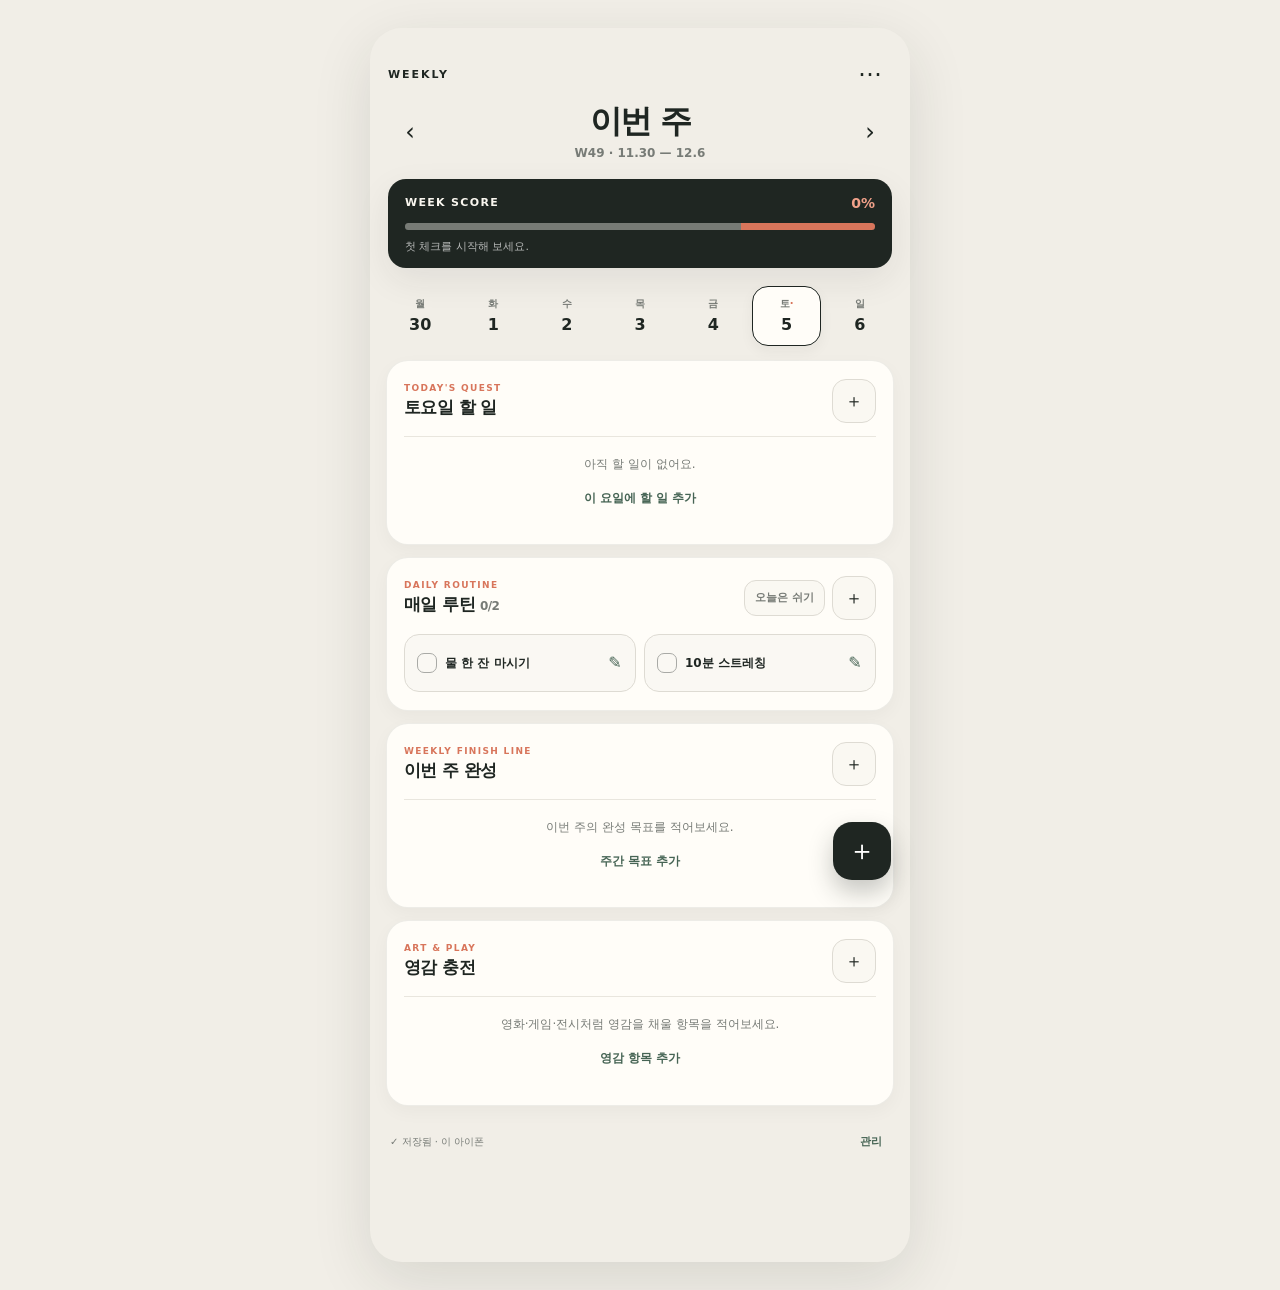
==== index.html @ 0b9ec89b "Replace task menus with pencil edit icons" ====
<!doctype html>
<html lang="ko">
<head>
  <meta charset="utf-8">
  <meta name="viewport" content="width=device-width,initial-scale=1,viewport-fit=cover">
  <meta name="theme-color" content="#f1eee7">
  <meta name="apple-mobile-web-app-capable" content="yes">
  <meta name="apple-mobile-web-app-status-bar-style" content="default">
  <meta name="apple-mobile-web-app-title" content="WEEKLY">
  <meta name="format-detection" content="telephone=no">
  <meta name="description" content="월요일부터 일요일까지 기록하는 WEEKLY 체크리스트">
  <link rel="manifest" href="./manifest.webmanifest">
  <link rel="apple-touch-icon" href="./icon-180.png">
  <link rel="icon" href="./icon-180.png">
  <title>WEEKLY</title>
  <style>
    :root{
      color-scheme:light;--bg:#f1eee7;--card:#fffdf8;--ink:#1f2622;
      --muted:#777b76;--line:#dedbd3;--soft:#e9e6de;--accent:#d8755b;
      --accent-soft:#f6ddd4;--green:#466454;
      font-family:-apple-system,BlinkMacSystemFont,"Apple SD Gothic Neo","Noto Sans KR",system-ui,sans-serif;
    }
    *{box-sizing:border-box}html{background:var(--bg);-webkit-text-size-adjust:100%}
    body{margin:0;min-width:320px;min-height:100dvh;background:var(--bg);color:var(--ink);-webkit-font-smoothing:antialiased;overscroll-behavior-y:none}
    button,input{font:inherit}button{color:inherit;-webkit-tap-highlight-color:transparent}
    button:focus-visible,input:focus-visible{outline:3px solid rgba(216,117,91,.28);outline-offset:2px}
    .app{width:min(100%,540px);min-height:100dvh;margin:auto;padding:max(18px,env(safe-area-inset-top)) 16px calc(104px + env(safe-area-inset-bottom))}
    .top{padding:6px 2px 18px}.row,.head,.score-label,.week-nav,.footer{display:flex;align-items:center;justify-content:space-between}
    .eyebrow{font-size:11px;font-weight:850;letter-spacing:.18em}.icon{display:grid;width:44px;height:44px;padding:0;place-items:center;border:0;border-radius:50%;background:transparent;cursor:pointer;font-size:24px}
    .icon:active{background:rgba(31,38,34,.07);transform:scale(.96)}.week-nav{gap:10px;margin-top:8px}.week-center{min-width:0;text-align:center}
    h1{margin:0;font-size:clamp(25px,7vw,32px);line-height:1.08;letter-spacing:-.055em}.range{margin:7px 0 0;color:var(--muted);font-size:12px;font-weight:650}
    .home-week{display:none;margin:8px auto 0;padding:5px 10px;border:1px solid var(--line);border-radius:999px;background:var(--card);color:var(--green);font-size:11px;font-weight:800}.home-week.show{display:block}
    .score{margin-top:19px;padding:16px 17px 14px;border-radius:18px;background:var(--ink);color:#f9f6ef;box-shadow:0 12px 34px rgba(37,40,36,.08)}
    .score-label{font-size:11px;font-weight:850;letter-spacing:.12em}.score-label strong{color:#f1a18a;font-size:14px;letter-spacing:0}
    .track{display:flex;height:7px;margin:12px 0 9px;overflow:hidden;border-radius:99px;background:rgba(255,255,255,.14)}.score-segment{width:0;height:100%;transition:width .28s ease}.score-done{background:#6fc28a}.score-missed{background:#777b76}.score-remaining{background:var(--accent)}.score p{margin:0;color:rgba(255,255,255,.68);font-size:11px}
    .days{display:grid;grid-template-columns:repeat(7,1fr);gap:5px;margin-bottom:14px}.day{position:relative;min-width:0;height:60px;padding:7px 2px 8px;border:1px solid transparent;border-radius:16px;background:transparent;cursor:pointer}
    .day .dow{display:block;color:var(--muted);font-size:10px;font-weight:750}.day .date{display:block;margin-top:4px;font-size:16px;font-weight:850}.day .dot{position:absolute;bottom:5px;left:calc(50% - 2px);width:4px;height:4px;border-radius:50%}
    .day.some .dot{background:var(--accent)}.day.all .dot{bottom:4px;left:calc(50% - 3px);width:6px;height:6px;background:var(--green)}.day.on{border-color:var(--ink);background:var(--card);box-shadow:0 5px 14px rgba(37,40,36,.05)}.day.today .dow:after{content:"·";color:var(--accent)}
    .card{margin-top:12px;padding:18px 17px;border:1px solid rgba(31,38,34,.08);border-radius:22px;background:var(--card);box-shadow:0 6px 18px rgba(37,40,36,.035)}
    .title-wrap{min-width:0}.kicker{display:block;margin-bottom:3px;color:var(--accent);font-size:9px;font-weight:850;letter-spacing:.15em}h2{margin:0;font-size:17px;letter-spacing:-.035em}.count{margin-left:5px;color:var(--muted);font-size:12px;font-weight:650}
    .add{min-width:44px;height:44px;padding:0 12px;border:1px solid var(--line);border-radius:14px;background:#faf8f2;cursor:pointer;font-size:18px}.add:active{transform:scale(.96);background:var(--soft)}
    .tasks{margin:12px 0 0;padding:0;list-style:none}.task-wrap{list-style:none;border-top:1px solid var(--soft)}.task-wrap:first-child{border-top:0}.task{display:grid;grid-template-columns:30px minmax(0,1fr) 40px;align-items:center;min-height:51px;border-top:1px solid var(--soft)}.task:first-child,.task-wrap>.task{border-top:0}.task,.routine,.subtask{-webkit-user-select:none;user-select:none;-webkit-touch-callout:none;touch-action:pan-y}.swipe-shell{position:relative;overflow:hidden}.swipe-actions{position:absolute;z-index:0;top:0;right:0;bottom:0;display:flex;align-items:stretch;justify-content:flex-end}.swipe-action{display:flex;width:64px;min-height:100%;padding:0;flex-direction:column;align-items:center;justify-content:center;gap:3px;border:0;border-left:1px solid rgba(31,38,34,.07);cursor:pointer;font-weight:850;touch-action:manipulation}.swipe-symbol{font-size:18px;line-height:1}.swipe-label{font-size:9px;line-height:1}.swipe-tomorrow{background:#dfe9e1;color:var(--green)}.swipe-subtask{background:#eee9df;color:#5e625e}.swipe-delete{background:#f2d9d4;color:#a9473f}.swipe-content{position:relative;z-index:1;width:100%;background:var(--card);transform:translate3d(0,0,0);transition:transform .22s cubic-bezier(.22,.72,.25,1);will-change:transform}.task-wrap.swiping .swipe-content{transition:none}.task-wrap.swipe-open .swipe-content{box-shadow:-7px 0 16px rgba(31,38,34,.08)}.reorder-ghost .swipe-actions{display:none}.reorder-ghost .swipe-content{transform:none!important;box-shadow:none!important}.reorder-origin{opacity:.2}.reorder-ghost{position:fixed!important;z-index:60!important;margin:0!important;border:1px solid var(--line)!important;border-radius:15px!important;background:var(--card)!important;box-shadow:0 16px 38px rgba(31,38,34,.24)!important;opacity:.98;pointer-events:none;transform:scale(1.015)}.reorder-ghost .more,.reorder-ghost .rmore,.reorder-ghost .submore{visibility:hidden}.reorder-ghost .subtasks{display:none}body.reordering{overscroll-behavior:none}
    .check{width:28px;height:44px;padding:0;border:0;background:transparent;cursor:pointer}.box{display:grid;width:21px;height:21px;place-items:center;border:1.6px solid #aaa9a3;border-radius:7px;background:#fff;color:#fff;font-size:13px;font-weight:900}.task.done .box{border-color:var(--green);background:var(--green)}
    .task.art-task{grid-template-columns:30px minmax(0,1fr) 46px 40px}.art-count{color:var(--muted);text-align:center;font-size:11px;font-weight:850;white-space:nowrap}.art-task.today-done .box{border-color:var(--green);background:var(--green)}.art-task.done .art-count{color:var(--green)}
    .task-main{min-width:0}.name{padding:11px 8px 11px 7px;overflow-wrap:anywhere;font-size:14px;font-weight:650;line-height:1.42}.task.has-subtasks .name{padding-bottom:2px}.task.done .name{color:#989a96;text-decoration:line-through}.more{width:40px;height:44px;padding:0;border:0;border-radius:12px;background:transparent;color:var(--green);cursor:pointer;font-size:17px}.more:active{background:var(--soft)}.subtoggle{display:flex;align-items:center;gap:3px;min-height:25px;margin:0 0 4px 2px;padding:2px 5px;border:0;border-radius:8px;background:transparent;color:var(--muted);font-size:10px;font-weight:800}.subtoggle:active{background:var(--soft)}.subtasks{margin:0 0 7px 29px;padding:0 0 0 8px;border-left:2px solid var(--soft);list-style:none}.subtask{display:grid;grid-template-columns:27px minmax(0,1fr) 34px;align-items:center;min-height:42px;border-top:1px solid var(--soft)}.subtask:first-child{border-top:0}.subcheck{width:27px;height:40px;padding:0;border:0;background:transparent}.subtask.done .box{border-color:var(--green);background:var(--green)}.subname{padding:8px 6px;font-size:12px;font-weight:650;line-height:1.4;overflow-wrap:anywhere}.subtask.done .subname{color:#989a96;text-decoration:line-through}.submore{width:34px;height:40px;padding:0;border:0;border-radius:10px;background:transparent;color:var(--green);font-size:16px}.submore:active{background:var(--soft)}
    .empty{margin-top:13px;padding:18px 10px 10px;border-top:1px solid var(--soft);color:var(--muted);text-align:center;font-size:12px;line-height:1.6}.empty button{display:block;margin:7px auto 0;padding:8px;border:0;background:transparent;color:var(--green);font-size:12px;font-weight:850}
    .routines{display:grid;grid-template-columns:repeat(2,minmax(0,1fr));gap:8px;margin-top:14px}.routine{position:relative;display:flex;align-items:center;min-height:58px;padding:10px 37px 10px 12px;border:1px solid var(--line);border-radius:15px;background:#faf8f3;cursor:pointer;text-align:left}
    .routine.done{border-color:#aebcaf;background:#edf1ec}.rbox{display:grid;flex:0 0 20px;width:20px;height:20px;margin-right:8px;place-items:center;border:1.5px solid #a9aaa6;border-radius:7px;color:transparent;font-size:12px;font-weight:900}.routine.done .rbox{border-color:var(--green);background:var(--green);color:#fff}.rname{font-size:12px;font-weight:750;line-height:1.35}.rmore{position:absolute;top:7px;right:3px;width:34px;height:42px;border:0;background:transparent;color:var(--green);font-size:16px}.head-actions{display:flex;align-items:center;gap:7px}.rest-day{min-height:36px;padding:7px 10px;border:1px solid var(--line);border-radius:12px;background:#faf8f2;color:var(--muted);font-size:11px;font-weight:800;white-space:nowrap}.rest-day.on{border-color:#aebcaf;background:#edf1ec;color:var(--green)}.routines.is-rest .routine{opacity:.48;cursor:default}
    .footer{gap:12px;margin:20px 4px 0;color:var(--muted);font-size:10px;line-height:1.5}.footer button{padding:8px;border:0;background:transparent;color:var(--green);font-size:11px;font-weight:850}
    .fab{position:fixed;right:max(19px,calc((100vw - 540px)/2 + 19px));bottom:calc(20px + env(safe-area-inset-bottom));display:grid;width:58px;height:58px;place-items:center;border:0;border-radius:19px;background:var(--ink);color:#fff;box-shadow:0 12px 25px rgba(31,38,34,.25);font-size:28px}.fab:active{transform:scale(.95)}
    .toast{position:fixed;z-index:20;right:20px;bottom:calc(92px + env(safe-area-inset-bottom));left:20px;max-width:460px;margin:auto;padding:13px 16px;border-radius:14px;background:rgba(31,38,34,.94);color:#fff;text-align:center;font-size:12px;font-weight:650;opacity:0;pointer-events:none;transform:translateY(8px);transition:.2s}.toast.show{opacity:1;transform:none}
    dialog{width:min(calc(100% - 24px),500px);max-height:min(82dvh,680px);margin:auto auto 0;padding:0;overflow:auto;border:0;border-radius:26px 26px 0 0;background:var(--card);color:var(--ink);box-shadow:0 -20px 60px rgba(31,38,34,.2)}dialog::backdrop{background:rgba(25,29,26,.42);backdrop-filter:blur(2px)}
    .sheet{padding:10px 18px calc(24px + env(safe-area-inset-bottom))}.handle{width:38px;height:5px;margin:0 auto 18px;border-radius:99px;background:var(--line)}.sheet-head{display:flex;align-items:center;justify-content:space-between;gap:8px}.sheet h3{margin:0;font-size:20px;letter-spacing:-.04em}.action-title{flex:1;min-width:0;overflow-wrap:anywhere}.sheet-head-actions{display:flex;flex:0 0 auto;align-items:center;gap:5px}.rename-icon{display:grid;flex:0 0 34px;width:34px;height:34px;padding:0;place-items:center;border:0;border-radius:10px;background:transparent;color:var(--green);font-size:22px;line-height:1}.rename-icon:active{background:var(--soft)}.close{flex:0 0 44px;width:44px;height:44px;border:0;border-radius:50%;background:var(--soft);font-size:19px}
    .label{display:block;margin:18px 0 7px;font-size:11px;font-weight:850}.input{width:100%;min-height:52px;padding:13px 14px;border:1px solid var(--line);border-radius:14px;background:#fff;color:var(--ink);font-size:16px}.types{display:grid;grid-template-columns:repeat(2,minmax(0,1fr));gap:8px}.type{position:relative}.type input{position:absolute;opacity:0}.type span{display:flex;min-height:48px;align-items:center;justify-content:center;padding:9px;border:1px solid var(--line);border-radius:14px;color:var(--muted);font-size:12px;font-weight:750}.type input:checked+span{border-color:var(--ink);background:var(--ink);color:#fff}.goal-field[hidden]{display:none}.goal-field .input{font-weight:750}
    .primary{width:100%;min-height:53px;margin-top:20px;border:0;border-radius:15px;background:var(--accent);color:#fff;font-weight:850}.actions{margin-top:15px}.action{width:100%;min-height:52px;padding:12px 6px;border:0;border-top:1px solid var(--soft);background:transparent;text-align:left;font-size:14px;font-weight:750}.action:first-child{border-top:0}.danger{color:#b54e43}.note{margin:14px 0 6px;padding:13px 14px;border-radius:14px;background:#f6f3ec;color:var(--muted);font-size:11px;line-height:1.6}.note strong{color:var(--ink)}.file{display:none}
    @media(min-width:620px){body{padding:28px 0}.app{min-height:calc(100dvh - 56px);border-radius:32px;box-shadow:0 18px 60px rgba(31,38,34,.12)}dialog{margin:auto;border-radius:26px}.sheet{padding-bottom:26px}}@media(prefers-reduced-motion:reduce){*{transition:none!important}}
  </style>
</head>
<body>
  <div class="app">
    <header class="top">
      <div class="row"><span class="eyebrow">WEEKLY</span><button class="icon" id="settings" aria-label="설정">⋯</button></div>
      <div class="week-nav"><button class="icon" id="prev" aria-label="이전 주">‹</button><div class="week-center"><h1 id="weekTitle">이번 주</h1><p class="range" id="range"></p><button class="home-week" id="homeWeek">이번 주로</button></div><button class="icon" id="next" aria-label="다음 주">›</button></div>
      <section class="score"><div class="score-label"><span>WEEK SCORE</span><strong id="percent">0%</strong></div><div class="track" id="scoreTrack" role="img" aria-label="주간 달성 현황"><div class="score-segment score-done" id="doneFill"></div><div class="score-segment score-missed" id="missedFill"></div><div class="score-segment score-remaining" id="remainingFill"></div></div><p id="scoreCopy">첫 체크를 시작해 보세요.</p></section>
    </header>
    <main>
      <nav class="days" id="days" aria-label="요일 선택"></nav>
      <section class="card"><div class="head"><div class="title-wrap"><span class="kicker" id="dayKicker">TODAY'S QUEST</span><h2><span id="dayTitle"></span><span class="count" id="dayCount"></span></h2></div><button class="add" data-add="day" aria-label="오늘 할 일 추가">＋</button></div><ul class="tasks" id="dayTasks"></ul></section>
      <section class="card"><div class="head"><div class="title-wrap"><span class="kicker">DAILY ROUTINE</span><h2>매일 루틴<span class="count" id="routineCount"></span></h2></div><div class="head-actions"><button class="rest-day" id="restDay" type="button" aria-pressed="false">오늘은 쉬기</button><button class="add" data-add="routine" aria-label="루틴 추가">＋</button></div></div><div class="routines" id="routines"></div></section>
      <section class="card"><div class="head"><div class="title-wrap"><span class="kicker">WEEKLY FINISH LINE</span><h2>이번 주 완성<span class="count" id="finishCount"></span></h2></div><button class="add" data-add="finish" aria-label="주간 목표 추가">＋</button></div><ul class="tasks" id="finishTasks"></ul></section>
      <section class="card"><div class="head"><div class="title-wrap"><span class="kicker">ART & PLAY</span><h2>영감 충전<span class="count" id="artCount"></span></h2></div><button class="add" data-add="art" aria-label="영감 항목 추가">＋</button></div><ul class="tasks" id="artTasks"></ul></section>
      <div class="footer"><span id="saveStatus">이 아이폰에 자동 저장됩니다.</span><button id="manage">관리</button></div>
    </main><button class="fab" id="fab" aria-label="새 할 일">＋</button>
  </div><div class="toast" id="toast" role="status" aria-live="polite"></div>

  <dialog id="taskDialog"><form class="sheet" id="taskForm"><div class="handle"></div><div class="sheet-head"><h3>새 할 일</h3><button class="close" type="button" data-close="taskDialog">×</button></div><label class="label" for="taskName">할 일 이름</label><input class="input" id="taskName" maxlength="80" autocomplete="off" placeholder="예: 보고서 초안 완성" required><span class="label">추가할 위치</span><div class="types"><label class="type"><input type="radio" name="taskType" value="day" checked><span id="dayType">선택한 요일</span></label><label class="type"><input type="radio" name="taskType" value="routine"><span>매일 루틴</span></label><label class="type"><input type="radio" name="taskType" value="finish"><span>주간 목표</span></label><label class="type"><input type="radio" name="taskType" value="art"><span>영감 충전</span></label></div><div class="goal-field" id="artGoalField" hidden><label class="label" for="artGoal">이번 주 목표 횟수</label><input class="input" id="artGoal" type="number" inputmode="numeric" min="1" max="99" value="5"></div><button class="primary">추가하기</button></form></dialog>
  <dialog id="actionDialog"><div class="sheet"><div class="handle"></div><div class="sheet-head"><h3 class="action-title" id="actionTitle">항목 관리</h3><div class="sheet-head-actions"><button class="rename-icon" id="rename" type="button" aria-label="이름 수정"><span aria-hidden="true">✎</span></button><button class="close" data-close="actionDialog">×</button></div></div><div class="actions"><button class="action" id="addSubtask" hidden>하위 할 일 추가</button><button class="action" id="moveTomorrow" hidden>내일로</button><button class="action" id="editArtGoal" hidden>주간 목표 횟수 수정</button><button class="action danger" id="remove">삭제</button></div></div></dialog>
  <dialog id="subtaskDialog"><form class="sheet" id="subtaskForm"><div class="handle"></div><div class="sheet-head"><h3>하위 할 일 추가</h3><button class="close" type="button" data-close="subtaskDialog">×</button></div><label class="label" for="subtaskName">할 일 이름</label><input class="input" id="subtaskName" maxlength="80" autocomplete="off" enterkeyhint="done" placeholder="하위 할 일을 입력하세요" required><button class="primary">추가하기</button></form></dialog>
  <dialog id="renameDialog"><form class="sheet" id="renameForm"><div class="handle"></div><div class="sheet-head"><h3>이름 수정</h3><button class="close" type="button" data-close="renameDialog">×</button></div><label class="label" for="renameName">할 일 이름</label><input class="input" id="renameName" maxlength="80" autocomplete="off" enterkeyhint="done" required><button class="primary">수정하기</button></form></dialog>
  <dialog id="settingsDialog"><div class="sheet"><div class="handle"></div><div class="sheet-head"><h3>주간표 관리</h3><button class="close" data-close="settingsDialog">×</button></div><p class="note"><strong>기록이 리셋되지 않게 사용하기</strong><br>Safari에서 이 주소를 연 뒤 공유 버튼 → ‘홈 화면에 추가’를 눌러주세요. 그다음부터는 만들어진 WEEKLY 아이콘으로만 열면 됩니다.</p><div class="actions"><button class="action" id="carry">지난주 미완료 항목 이어받기</button><button class="action" id="backup">전체 기록 백업하기</button><button class="action" id="restoreButton">백업 기록 불러오기</button><input class="file" id="restore" type="file" accept="application/json,.json"><button class="action danger" id="reset">이번 주 체크만 초기화</button></div><p class="note">체크와 수정 내용은 두 저장소에 자동으로 이중 저장됩니다. Safari 데이터가 직접 삭제되거나 다른 기기로 바꿀 때는 백업 파일을 이용해 주세요.</p></div></dialog>

  <script>
  (function(){
    'use strict';
    var KEY='haena-weekly-v1',DB_NAME='haena-weekly-db',DB_STORE='snapshots',DAYS=['월','화','수','목','금','토','일'],DAY_NAMES=['월요일','화요일','수요일','목요일','금요일','토요일','일요일'];
    var loaded=load(),state=loaded.state,hadSavedState=loaded.found,db=null,dbReady=false,pendingSnapshot=null,lastLocalSave=false;
    var currentMonday=getMonday(new Date()),selectedDay=isSameWeek(new Date(),currentMonday)?dayIndex(new Date()):0,activeItem=null,toastTimer=null,wasHidden=false,suppressClickUntil=0;
    var reorder={timer:null,row:null,container:null,touchId:null,startX:0,startY:0,offsetX:0,offsetY:0,dragging:false,ghost:null,kind:null,type:null,day:null,parentId:null,moved:false};
    var swipe={row:null,content:null,touchId:null,startX:0,startY:0,startOffset:0,currentOffset:0,width:0,dragging:false};
    function uid(){return window.crypto&&crypto.randomUUID?crypto.randomUUID():'t-'+Date.now().toString(36)+'-'+Math.random().toString(36).slice(2,8)}
    function subtask(title){return{id:uid(),title:title,done:false}}function task(title){return{id:uid(),title:title,done:false,subtasks:[],subtasksCollapsed:false}}function artTask(title,target){return{id:uid(),title:title,count:0,target:Math.max(1,Math.min(99,Number(target)||5)),checks:{},done:false}}function routine(title){return{id:uid(),title:title,checks:{}}}
    function seed(){return{days:[[task('이번 주 목표 정리'),task('필요한 자료 조사')],[task('핵심 작업 시작')],[task('중간 진행 점검')],[task('부족한 부분 보완')],[task('마무리 및 정리')],[],[]],routines:[routine('물 한 잔 마시기'),routine('10분 스트레칭')],restDays:{},finish:[task('이번 주 핵심 결과물 완성')],art:[artTask('영화·전시·게임으로 영감 충전',3)]}}
    function blank(copy){var rs=copy&&copy.routines&&copy.routines.length?copy.routines.map(function(x){return routine(x.title)}):[routine('물 한 잔 마시기'),routine('10분 스트레칭')];return{days:[[],[],[],[],[],[],[]],routines:rs,restDays:{},finish:[],art:[]}}
    function validState(p){return!!(p&&p.version===1&&p.weeks&&typeof p.weeks==='object')}
    function parseState(raw){if(!raw)return null;try{var p=JSON.parse(raw);return validState(p)?p:null}catch(e){return null}}
    function storageGet(kind){try{return window[kind].getItem(KEY)}catch(e){return null}}
    function storageSet(kind,snapshot){try{var s=window[kind];s.setItem(KEY,snapshot);return s.getItem(KEY)===snapshot}catch(e){return false}}
    function newer(a,b){return Number(a&&a.updatedAt||0)>Number(b&&b.updatedAt||0)?a:b}
    function load(){var local=parseState(storageGet('localStorage')),session=parseState(storageGet('sessionStorage')),p=local&&session?newer(local,session):(local||session);return{state:p||{version:1,weeks:{}},found:!!p}}
    function setSaveStatus(mode){var el=byId('saveStatus');if(!el)return;if(mode==='saved'){el.textContent='✓ 저장됨 · 이 아이폰';el.style.color=''}else if(mode==='checking'){el.textContent='저장 확인 중…';el.style.color=''}else{el.textContent='저장 확인 필요 · Safari에서 열어주세요';el.style.color='#b54e43'}}
    function save(message){try{state.updatedAt=Date.now();var snapshot=JSON.stringify(state);lastLocalSave=storageSet('localStorage',snapshot);storageSet('sessionStorage',snapshot);pendingSnapshot=snapshot;if(dbReady)writeDb(snapshot);setSaveStatus(lastLocalSave?'saved':(dbReady?'checking':'checking'));if(message)toast(message)}catch(e){setSaveStatus('error');toast('저장하지 못했어요. Safari에서 다시 열어주세요.')}}
    function openDb(){if(!window.indexedDB){if(!lastLocalSave)setSaveStatus('error');return}try{var request=indexedDB.open(DB_NAME,1);request.onupgradeneeded=function(){var next=request.result;if(!next.objectStoreNames.contains(DB_STORE))next.createObjectStore(DB_STORE)};request.onsuccess=function(){db=request.result;readDb(function(saved){if(validState(saved)&&(!hadSavedState||Number(saved.updatedAt||0)>Number(state.updatedAt||0))){state=saved;hadSavedState=true;var restored=JSON.stringify(state);lastLocalSave=storageSet('localStorage',restored);storageSet('sessionStorage',restored);render()}dbReady=true;pendingSnapshot=JSON.stringify(state);writeDb(pendingSnapshot)});};request.onerror=function(){if(!lastLocalSave)setSaveStatus('error')}}catch(e){if(!lastLocalSave)setSaveStatus('error')}}
    function readDb(done){try{var request=db.transaction(DB_STORE,'readonly').objectStore(DB_STORE).get(KEY);request.onsuccess=function(){done(parseState(request.result))};request.onerror=function(){done(null)}}catch(e){done(null)}}
    function writeDb(snapshot){if(!dbReady||!db){pendingSnapshot=snapshot;return}try{var transaction=db.transaction(DB_STORE,'readwrite');transaction.objectStore(DB_STORE).put(snapshot,KEY);transaction.oncomplete=function(){pendingSnapshot=null;setSaveStatus('saved')};transaction.onerror=function(){if(!lastLocalSave)setSaveStatus('error')}}catch(e){if(!lastLocalSave)setSaveStatus('error')}}
    function ensure(monday){var key=dateKey(monday);if(!state.weeks[key]){var keys=Object.keys(state.weeks).filter(function(k){return k<key}).sort();state.weeks[key]=key==='2026-08-24'?seed():blank(keys.length?state.weeks[keys[keys.length-1]]:null);save()}var w=state.weeks[key];if(!Array.isArray(w.days))w.days=[[],[],[],[],[],[],[]];while(w.days.length<7)w.days.push([]);['routines','finish','art'].forEach(function(k){if(!Array.isArray(w[k]))w[k]=[]});w.routines.forEach(function(x){if(!x.checks)x.checks={}});w.art.forEach(function(x){if(!Number.isFinite(Number(x.target))||Number(x.target)<1)x.target=5;else x.target=Math.min(99,Math.round(Number(x.target)));if(!Number.isFinite(Number(x.count)))x.count=x.done?1:0;x.count=Math.max(0,Math.min(x.target,Math.round(Number(x.count))));if(!x.checks||typeof x.checks!=='object')x.checks={};x.done=x.count>=x.target});if(!w.restDays||typeof w.restDays!=='object')w.restDays={};function normalizeTask(x){if(!Array.isArray(x.subtasks))x.subtasks=[];x.subtasks.forEach(function(y){if(!y.id)y.id=uid();if(typeof y.title!=='string')y.title='하위 할 일';y.done=!!y.done});if(typeof x.subtasksCollapsed!=='boolean')x.subtasksCollapsed=false;if(x.subtasks.length)x.done=x.subtasks.every(function(y){return y.done})}w.days.forEach(function(a){a.forEach(normalizeTask)});w.finish.forEach(normalizeTask);return w}
    function getMonday(v){var d=new Date(v);d.setHours(12,0,0,0);d.setDate(d.getDate()-((d.getDay()+6)%7));return d}function addDays(v,n){var d=new Date(v);d.setDate(d.getDate()+n);return d}function dayIndex(v){return(new Date(v).getDay()+6)%7}
    function dateKey(v){var d=new Date(v);return d.getFullYear()+'-'+pad(d.getMonth()+1)+'-'+pad(d.getDate())}function pad(v){return String(v).padStart(2,'0')}function sameDay(a,b){return dateKey(a)===dateKey(b)}function isSameWeek(d,m){return dateKey(getMonday(d))===dateKey(m)}
    function showToday(){var now=new Date();currentMonday=getMonday(now);selectedDay=dayIndex(now);render()}
    function range(m){var s=addDays(m,6);return(m.getMonth()+1)+'.'+m.getDate()+' — '+(s.getMonth()+1)+'.'+s.getDate()}function weekNumber(m){var d=new Date(m);d.setDate(d.getDate()+3);var f=new Date(d.getFullYear(),0,4);f.setDate(f.getDate()+3-((f.getDay()+6)%7));return 1+Math.round((d-f)/604800000)}
    function esc(v){return String(v).replace(/[&<>'"]/g,function(c){return{'&':'&amp;','<':'&lt;','>':'&gt;',"'":'&#39;','"':'&quot;'}[c]})}function byId(id){return document.getElementById(id)}
    function render(){resetSwipeGesture();var w=ensure(currentMonday),today=new Date(),selectedDate=addDays(currentMonday,selectedDay),here=isSameWeek(today,currentMonday);byId('weekTitle').textContent=here?'이번 주':currentMonday.getFullYear()+'년 '+(currentMonday.getMonth()+1)+'월';byId('range').textContent='W'+pad(weekNumber(currentMonday))+' · '+range(currentMonday);byId('homeWeek').classList.toggle('show',!here);byId('dayKicker').textContent=sameDay(today,selectedDate)?"TODAY'S QUEST":'DAY QUEST';byId('dayTitle').textContent=DAY_NAMES[selectedDay]+' 할 일';byId('dayType').textContent=DAY_NAMES[selectedDay];renderDays(w,today);renderList('dayTasks',w.days[selectedDay],'day',selectedDay,'아직 할 일이 없어요.','이 요일에 할 일 추가');renderRestButton(w,selectedDate);renderRoutines(w,selectedDate);renderList('finishTasks',w.finish,'finish',null,'이번 주의 완성 목표를 적어보세요.','주간 목표 추가');renderArt(w.art);counts(w,selectedDate);score(w)}
    function renderDays(w,today){var html='';for(var i=0;i<7;i++){var d=addDays(currentMonday,i),p=dayProgress(w,i,dateKey(d)),cls='day'+(i===selectedDay?' on':'')+(sameDay(d,today)?' today':'')+(p.done?' some':'')+(p.total&&p.done===p.total?' all':'');html+='<button class="'+cls+'" data-day="'+i+'" aria-label="'+DAY_NAMES[i]+' '+d.getDate()+'일"><span class="dow">'+DAYS[i]+'</span><span class="date">'+d.getDate()+'</span><span class="dot"></span></button>'}byId('days').innerHTML=html}
    function renderSubtasks(x,type,day){if(!x.subtasks.length||x.subtasksCollapsed)return'';var dayAttr=day===null?'':' data-item-day="'+day+'"';return'<ul class="subtasks">'+x.subtasks.map(function(y){return'<li class="subtask'+(y.done?' done':'')+'" data-sub-reorder data-order-id="'+y.id+'" data-parent-id="'+x.id+'" data-parent-type="'+type+'"'+dayAttr+'><button class="subcheck" data-sub-check="'+y.id+'" data-parent-id="'+x.id+'" data-parent-type="'+type+'"'+dayAttr+' aria-label="'+(y.done?'하위 할 일 완료 취소':'하위 할 일 완료')+'"><span class="box">'+(y.done?'✓':'')+'</span></button><span class="subname">'+esc(y.title)+'</span><button class="submore" data-sub-more="'+y.id+'" data-parent-id="'+x.id+'" data-parent-type="'+type+'"'+dayAttr+' aria-label="하위 할 일 편집"><span aria-hidden="true">✎</span></button></li>'}).join('')+'</ul>'}
    function renderSwipeActions(type,id,day){var dayAttr=day===null?'':' data-item-day="'+day+'"',attrs=' data-swipe-type="'+type+'" data-swipe-id="'+id+'"'+dayAttr,html='';if(type==='day')html+='<button class="swipe-action swipe-tomorrow" type="button" data-swipe-action="tomorrow"'+attrs+' aria-label="내일로 이동"><span class="swipe-symbol" aria-hidden="true">→D</span><span class="swipe-label">내일</span></button>';if(type==='day'||type==='finish')html+='<button class="swipe-action swipe-subtask" type="button" data-swipe-action="subtask"'+attrs+' aria-label="하위 할 일 추가"><span class="swipe-symbol" aria-hidden="true">＋</span><span class="swipe-label">하위</span></button>';html+='<button class="swipe-action swipe-delete" type="button" data-swipe-action="delete"'+attrs+' aria-label="할 일 삭제"><span class="swipe-symbol" aria-hidden="true">⌫</span><span class="swipe-label">삭제</span></button>';return'<div class="swipe-actions" aria-label="빠른 작업">'+html+'</div>'}
    function renderList(id,a,type,day,empty,label){var el=byId(id);if(!a.length){el.innerHTML='<li class="empty">'+esc(empty)+'<button data-add="'+type+'">'+esc(label)+'</button></li>';return}var dayAttr=day===null?'':' data-item-day="'+day+'"';el.innerHTML=a.map(function(x){var has=x.subtasks.length>0,doneCount=has?x.subtasks.filter(function(y){return y.done}).length:0,toggle=has?'<button class="subtoggle" data-subtasks-toggle="'+x.id+'" data-parent-type="'+type+'"'+dayAttr+' aria-expanded="'+(!x.subtasksCollapsed)+'">'+(x.subtasksCollapsed?'›':'⌄')+' '+doneCount+'/'+x.subtasks.length+'</button>':'';return'<li class="task-wrap" data-swipe-row data-reorder-type="'+type+'" data-reorder-day="'+(day===null?'':day)+'" data-order-id="'+x.id+'"><div class="swipe-shell">'+renderSwipeActions(type,x.id,day)+'<div class="task swipe-content'+(x.done?' done':'')+(has?' has-subtasks':'')+'" data-swipe-content><button class="check" data-toggle="'+type+'" data-id="'+x.id+'"'+dayAttr+' aria-label="'+(x.done?'완료 취소':'완료')+'"><span class="box">'+(x.done?'✓':'')+'</span></button><div class="task-main"><div class="name">'+esc(x.title)+'</div>'+toggle+'</div><button class="more" data-more="'+type+'" data-id="'+x.id+'"'+dayAttr+' aria-label="할 일 편집"><span aria-hidden="true">✎</span></button></div></div>'+renderSubtasks(x,type,day)+'</li>'}).join('')}
    function renderArt(a){var el=byId('artTasks'),key=dateKey(addDays(currentMonday,selectedDay));if(!a.length){el.innerHTML='<li class="empty">영화·게임·전시처럼 영감을 채울 항목을 적어보세요.<button data-add="art">영감 항목 추가</button></li>';return}el.innerHTML=a.map(function(x){var checked=!!x.checks[key];return'<li class="task art-task'+(x.done?' done':'')+(checked?' today-done':'')+'" data-reorder-type="art" data-reorder-day="" data-order-id="'+x.id+'"><button class="check" data-art-toggle="'+x.id+'" aria-label="'+esc(x.title)+' '+(checked?'오늘 기록 취소':'오늘 1회 기록')+'"><span class="box">'+(checked?'✓':'')+'</span></button><span class="name">'+esc(x.title)+'</span><span class="art-count">'+x.count+'/'+x.target+'</span><button class="more" data-more="art" data-id="'+x.id+'" aria-label="영감 항목 편집"><span aria-hidden="true">✎</span></button></li>'}).join('')}
    function renderRestButton(w,date){var key=dateKey(date),resting=!!w.restDays[key],today=sameDay(date,new Date()),button=byId('restDay');button.textContent=resting?'휴식 취소':(today?'오늘은 쉬기':DAYS[selectedDay]+'요일은 쉬기');button.classList.toggle('on',resting);button.setAttribute('aria-pressed',String(resting))}
    function renderRoutines(w,date){var key=dateKey(date),el=byId('routines'),resting=!!w.restDays[key];el.classList.toggle('is-rest',resting);if(!w.routines.length){el.innerHTML='<div class="empty" style="grid-column:1/-1">매일 반복할 작은 루틴을 추가해 보세요.<button data-add="routine">루틴 추가</button></div>';return}el.innerHTML=w.routines.map(function(x){var done=!!x.checks[key],toggle=resting?' aria-disabled="true"':' data-routine="'+x.id+'"';return'<div class="routine'+(done?' done':'')+'" role="button" tabindex="'+(resting?'-1':'0')+'"'+toggle+' data-reorder-type="routine" data-reorder-day="" data-order-id="'+x.id+'" aria-pressed="'+done+'"><span class="rbox">'+(done?'✓':'')+'</span><span class="rname">'+esc(x.title)+'</span><button class="rmore" data-more="routine" data-id="'+x.id+'" aria-label="루틴 편집"><span aria-hidden="true">✎</span></button></div>'}).join('')}
    function countText(id,a){if(!a.length){byId(id).textContent='';return}byId(id).textContent=a.filter(function(x){return x.done}).length+'/'+a.length}
    function counts(w,date){countText('dayCount',w.days[selectedDay]);countText('finishCount',w.finish);var artDone=w.art.reduce(function(n,x){return n+x.count},0),artTotal=w.art.reduce(function(n,x){return n+x.target},0);byId('artCount').textContent=artTotal?artDone+'/'+artTotal:'';var key=dateKey(date),resting=!!w.restDays[key],done=w.routines.filter(function(x){return x.checks[key]}).length;byId('routineCount').textContent=resting?'휴식':(w.routines.length?done+'/'+w.routines.length:'')}
    function dayProgress(w,i,key){var a=w.days[i]||[],done=a.filter(function(x){return x.done}).length,resting=!!w.restDays[key];if(!resting)w.routines.forEach(function(x){if(x.checks[key])done++});return{done:done,total:a.length+(resting?0:w.routines.length)}}
    function score(w){var done=0,missed=0,total=0,todayKey=dateKey(new Date());function countTask(x,due){total++;if(x.done)done++;else if(dateKey(due)<todayKey)missed++}w.days.forEach(function(a,i){a.forEach(function(x){countTask(x,addDays(currentMonday,i))})});w.routines.forEach(function(x){for(var i=0;i<7;i++){var key=dateKey(addDays(currentMonday,i));if(w.restDays[key])continue;total++;if(x.checks[key])done++;else if(key<todayKey)missed++}});var weekDue=addDays(currentMonday,6);w.finish.forEach(function(x){countTask(x,weekDue)});w.art.forEach(function(x){total+=x.target;done+=x.count;if(dateKey(weekDue)<todayKey)missed+=Math.max(0,x.target-x.count)});var remaining=Math.max(0,total-done-missed),doneWidth=total?done/total*100:0,missedWidth=total?missed/total*100:0,remainingWidth=total?remaining/total*100:0,p=total?Math.round(doneWidth):0,missedP=total?Math.round(missedWidth):0,remainingP=Math.max(0,100-p-missedP),copy='첫 체크를 시작해 보세요.';if(done&&p<50)copy=done+'개 완료 · 리듬을 만들고 있어요.';if(p>=50&&p<80)copy=done+'개 완료 · 절반을 넘겼어요.';if(p>=80&&p<100)copy=done+'개 완료 · FINISH LINE이 가까워요.';if(p===100)copy='ALL CLEAR · 이번 주 퀘스트 완료!';byId('percent').textContent=p+'%';byId('doneFill').style.width=doneWidth+'%';byId('missedFill').style.width=missedWidth+'%';byId('remainingFill').style.width=remainingWidth+'%';byId('scoreTrack').setAttribute('aria-label','완료 '+p+'%, 놓침 '+missedP+'%, 남은 할 일 '+remainingP+'%');byId('scoreCopy').textContent=copy}
    function items(w,type,day){if(type==='day')return w.days[Number(day)];if(type==='routine')return w.routines;return w[type]}function find(w,type,id,day){return items(w,type,day).find(function(x){return x.id===id})}
    function clearReorderTimer(){if(reorder.timer){clearTimeout(reorder.timer);reorder.timer=null}}
    function touchWithId(list,id){for(var i=0;i<list.length;i++)if(list[i].identifier===id)return list[i];return null}
    function beginReorder(){if(!reorder.row||!document.body.contains(reorder.row))return;closeSwipes();resetSwipeGesture();var rect=reorder.row.getBoundingClientRect();reorder.dragging=true;reorder.offsetX=reorder.startX-rect.left;reorder.offsetY=reorder.startY-rect.top;reorder.ghost=reorder.row.cloneNode(true);reorder.ghost.classList.add('reorder-ghost');reorder.ghost.classList.remove('reorder-origin');reorder.ghost.setAttribute('aria-hidden','true');reorder.ghost.style.width=rect.width+'px';reorder.ghost.style.height=rect.height+'px';reorder.row.classList.add('reorder-origin');document.body.classList.add('reordering');document.body.appendChild(reorder.ghost);moveReorder(reorder.startX,reorder.startY);suppressClickUntil=Date.now()+900;if(navigator.vibrate)navigator.vibrate(12)}
    function moveReorder(x,y){if(!reorder.dragging||!reorder.ghost)return;reorder.ghost.style.left=(x-reorder.offsetX)+'px';reorder.ghost.style.top=(y-reorder.offsetY)+'px';var selector=reorder.kind==='subtask'?'[data-sub-reorder]':'[data-reorder-type]',target=document.elementFromPoint(x,y);target=target&&target.closest(selector);var sameGroup=target&&target!==reorder.row&&target.parentElement===reorder.container&&(reorder.kind==='subtask'?target.dataset.parentId===reorder.parentId&&target.dataset.parentType===reorder.type:target.dataset.reorderType===reorder.type);if(sameGroup){var oldIndex=Array.prototype.indexOf.call(reorder.container.children,reorder.row),rect=target.getBoundingClientRect();if(y<rect.top+rect.height/2)reorder.container.insertBefore(reorder.row,target);else reorder.container.insertBefore(reorder.row,target.nextSibling);if(Array.prototype.indexOf.call(reorder.container.children,reorder.row)!==oldIndex)reorder.moved=true}if(y<86)window.scrollBy(0,-12);else if(y>window.innerHeight-86)window.scrollBy(0,12)}
    function persistReorder(){var source;if(reorder.kind==='subtask'){var parent=find(ensure(currentMonday),reorder.type,reorder.parentId,reorder.day);source=parent&&parent.subtasks}else source=items(ensure(currentMonday),reorder.type,reorder.day);if(!source)return;var lookup={},ordered=[];source.forEach(function(x){lookup[x.id]=x});Array.prototype.forEach.call(reorder.container.children,function(el){var x=lookup[el.dataset.orderId];if(x)ordered.push(x)});if(ordered.length===source.length){source.length=0;ordered.forEach(function(x){source.push(x)})}}
    function finishReorder(commit){clearReorderTimer();var moved=reorder.moved;if(commit&&moved)persistReorder();if(reorder.row)reorder.row.classList.remove('reorder-origin');if(reorder.ghost&&reorder.ghost.parentNode)reorder.ghost.parentNode.removeChild(reorder.ghost);document.body.classList.remove('reordering');reorder.row=null;reorder.container=null;reorder.touchId=null;reorder.dragging=false;reorder.ghost=null;reorder.kind=null;reorder.type=null;reorder.day=null;reorder.parentId=null;reorder.moved=false;if(moved){if(commit)save('순서를 저장했어요.');render()}}
    function cancelReorderHold(){clearReorderTimer();reorder.row=null;reorder.container=null;reorder.touchId=null;reorder.kind=null;reorder.type=null;reorder.day=null;reorder.parentId=null;reorder.moved=false}
    function syncParent(x){if(x&&x.subtasks&&x.subtasks.length)x.done=x.subtasks.every(function(y){return y.done})}
    function toggle(type,id,day){var x=find(ensure(currentMonday),type,id,day);if(!x)return;var next=!x.done;if(x.subtasks&&x.subtasks.length)x.subtasks.forEach(function(y){y.done=next});x.done=next;save();render();if(x.done)toast('완료 +10 XP')}
    function toggleSubtask(type,parentId,subId,day){var parent=find(ensure(currentMonday),type,parentId,day);if(!parent)return;var child=parent.subtasks.find(function(y){return y.id===subId});if(!child)return;child.done=!child.done;syncParent(parent);save();render();if(parent.done)toast('하위 할 일 ALL CLEAR +10 XP');else if(child.done)toast('하위 할 일 완료')}
    function toggleSubtasks(type,parentId,day){var parent=find(ensure(currentMonday),type,parentId,day);if(!parent||!parent.subtasks.length)return;parent.subtasksCollapsed=!parent.subtasksCollapsed;save();render()}
    function toggleArt(id){var x=find(ensure(currentMonday),'art',id),key=dateKey(addDays(currentMonday,selectedDay));if(!x)return;if(x.checks[key]){delete x.checks[key];x.count=Math.max(0,x.count-1)}else{if(x.count>=x.target)return toast('이번 주 목표를 모두 채웠어요.');x.checks[key]=true;x.count++}x.done=x.count>=x.target;save();render();if(x.done)toast('영감 목표 완료!')}
    function toggleRoutine(id){var w=ensure(currentMonday),key=dateKey(addDays(currentMonday,selectedDay)),x=find(w,'routine',id);if(w.restDays[key])return toast('휴식일에는 루틴을 체크하지 않아요.');if(!x)return;x.checks[key]=!x.checks[key];if(!x.checks[key])delete x.checks[key];save();render();if(x.checks[key])toast('루틴 완료 +10 XP')}
    function toggleRestDay(){var w=ensure(currentMonday),key=dateKey(addDays(currentMonday,selectedDay));if(w.restDays[key]){delete w.restDays[key];save('휴식을 취소했어요.')}else{w.restDays[key]=true;save(sameDay(addDays(currentMonday,selectedDay),new Date())?'오늘은 쉬는 날로 기록했어요.':DAYS[selectedDay]+'요일을 쉬는 날로 기록했어요.')}render()}
    function updateTaskFields(){var type=document.querySelector('input[name="taskType"]:checked');byId('artGoalField').hidden=!type||type.value!=='art'}
    function openTask(type){var input=byId('taskName');input.value='';byId('artGoal').value='5';var radio=document.querySelector('input[name="taskType"][value="'+(type||'day')+'"]');if(radio)radio.checked=true;updateTaskFields();byId('taskDialog').showModal();try{input.focus({preventScroll:false})}catch(e){input.focus()}input.setSelectionRange(input.value.length,input.value.length)}
    function add(title,type,target){var w=ensure(currentMonday);if(type==='routine')w.routines.push(routine(title));else if(type==='art')w.art.push(artTask(title,target));else items(w,type,selectedDay).push(task(title));save('추가했어요.');render()}
    function showActionButtons(type,isSubtask){byId('addSubtask').hidden=isSubtask||!(type==='day'||type==='finish');byId('moveTomorrow').hidden=isSubtask||type!=='day';byId('editArtGoal').hidden=isSubtask||type!=='art'}
    function activateTask(type,id,day){var x=find(ensure(currentMonday),type,id,day);if(!x)return null;activeItem={kind:'task',type:type,id:id,day:day,title:x.title};return x}
    function openAction(type,id,day){var x=activateTask(type,id,day);if(!x)return;byId('actionTitle').textContent=x.title;showActionButtons(type,false);byId('actionDialog').showModal()}
    function openSubAction(type,parentId,subId,day){var parent=find(ensure(currentMonday),type,parentId,day);if(!parent)return;var child=parent.subtasks.find(function(y){return y.id===subId});if(!child)return;activeItem={kind:'subtask',type:type,parentId:parentId,id:subId,day:day,title:child.title};byId('actionTitle').textContent=child.title;showActionButtons(type,true);byId('actionDialog').showModal()}
    function activeTarget(){if(!activeItem)return null;if(activeItem.kind==='subtask'){var parent=find(ensure(currentMonday),activeItem.type,activeItem.parentId,activeItem.day);return parent&&parent.subtasks.find(function(y){return y.id===activeItem.id})}return find(ensure(currentMonday),activeItem.type,activeItem.id,activeItem.day)}
    function openRenameDialog(){if(!activeItem)return;var input=byId('renameName');input.value=activeItem.title;byId('actionDialog').close();byId('renameDialog').showModal();try{input.focus({preventScroll:false})}catch(e){input.focus()}input.setSelectionRange(0,input.value.length)}
    function rename(){if(!activeItem)return;var name=byId('renameName').value.trim();if(!name)return toast('이름을 입력해 주세요.');var x=activeTarget();if(!x)return;x.title=name.slice(0,80);activeItem.title=x.title;save('이름을 바꿨어요.');byId('renameDialog').close();render()}
    function openSubtaskDialog(){if(!activeItem||activeItem.kind!=='task'||!(activeItem.type==='day'||activeItem.type==='finish'))return;var input=byId('subtaskName');input.value='';byId('actionDialog').close();byId('subtaskDialog').showModal();try{input.focus({preventScroll:false})}catch(e){input.focus()}input.setSelectionRange(0,0)}
    function addSubtask(){if(!activeItem||activeItem.kind!=='task'||!(activeItem.type==='day'||activeItem.type==='finish'))return;var parent=find(ensure(currentMonday),activeItem.type,activeItem.id,activeItem.day),name=byId('subtaskName').value.trim();if(!name)return toast('하위 할 일을 입력해 주세요.');parent.subtasks.push(subtask(name.slice(0,80)));parent.subtasksCollapsed=false;syncParent(parent);save('하위 할 일을 추가했어요.');byId('subtaskDialog').close();render()}
    function moveTomorrow(){if(!activeItem||activeItem.kind==='subtask'||activeItem.type!=='day')return;var sourceMonday=new Date(currentMonday),sourceDay=Number(activeItem.day),sourceWeek=ensure(sourceMonday),source=sourceWeek.days[sourceDay],index=source.findIndex(function(x){return x.id===activeItem.id});if(index<0)return;var moved=source.splice(index,1)[0];moved.done=false;(moved.subtasks||[]).forEach(function(y){y.done=false});var targetDate=addDays(sourceMonday,sourceDay+1),targetMonday=getMonday(targetDate),targetDay=dayIndex(targetDate),targetWeek=ensure(targetMonday);targetWeek.days[targetDay].push(moved);var nextWeek=dateKey(targetMonday)!==dateKey(sourceMonday);save((nextWeek?'다음 주 ':'')+DAY_NAMES[targetDay]+'로 옮겼어요.');byId('actionDialog').close();activeItem=null;render()}
    function editArtGoal(){if(!activeItem||activeItem.kind==='subtask'||activeItem.type!=='art')return;var x=find(ensure(currentMonday),'art',activeItem.id),value=window.prompt('이번 주 목표 횟수를 입력해 주세요. (1~99)',x.target);if(value===null)return;var target=Math.round(Number(value));if(!Number.isFinite(target)||target<1||target>99)return toast('1~99 사이 숫자를 입력해 주세요.');x.target=target;x.count=Math.min(x.count,target);x.done=x.count>=target;save('목표 횟수를 바꿨어요.');byId('actionDialog').close();render()}
    function remove(){if(!activeItem||!window.confirm('“'+activeItem.title+'” 항목을 삭제할까요?'))return;var w=ensure(currentMonday);if(activeItem.kind==='subtask'){var parent=find(w,activeItem.type,activeItem.parentId,activeItem.day);if(parent){var childIndex=parent.subtasks.findIndex(function(y){return y.id===activeItem.id});if(childIndex>=0)parent.subtasks.splice(childIndex,1);syncParent(parent)}}else{var a=items(w,activeItem.type,activeItem.day),i=a.findIndex(function(x){return x.id===activeItem.id});if(i>=0)a.splice(i,1)}save('삭제했어요.');byId('actionDialog').close();activeItem=null;render()}
    function toast(message){var el=byId('toast');clearTimeout(toastTimer);el.textContent=message;el.classList.add('show');toastTimer=setTimeout(function(){el.classList.remove('show')},1800)}
    function carry(){var prev=state.weeks[dateKey(addDays(currentMonday,-7))];if(!prev)return toast('저장된 지난주 기록이 없어요.');var w=ensure(currentMonday),added=0;function copyIncomplete(x){var next=task(x.title);if(x.subtasks&&x.subtasks.length)next.subtasks=x.subtasks.filter(function(y){return!y.done}).map(function(y){return subtask(y.title)});return next}function unique(target,source){(source||[]).filter(function(x){return!x.done}).forEach(function(x){if(!target.some(function(y){return y.title===x.title})){target.push(copyIncomplete(x));added++}})}prev.days.forEach(function(a){unique(w.days[0],a)});unique(w.finish,prev.finish);(prev.art||[]).filter(function(x){return Number(x.count||0)<Number(x.target||5)}).forEach(function(x){if(!w.art.some(function(y){return y.title===x.title})){w.art.push(artTask(x.title,x.target||5));added++}});save();render();byId('settingsDialog').close();toast(added?added+'개를 이번 주로 옮겼어요.':'이어받을 미완료 항목이 없어요.')}
    function backup(){var blob=new Blob([JSON.stringify(state,null,2)],{type:'application/json'}),url=URL.createObjectURL(blob),a=document.createElement('a');a.href=url;a.download='weekly-backup-'+dateKey(new Date())+'.json';document.body.appendChild(a);a.click();a.remove();setTimeout(function(){URL.revokeObjectURL(url)},1000);toast('백업 파일을 만들었어요.')}
    function restore(file){if(!file)return;var r=new FileReader();r.onload=function(){try{var p=JSON.parse(r.result);if(!p||p.version!==1||!p.weeks)throw Error();if(!window.confirm('현재 기록을 백업 파일의 기록으로 바꿀까요?'))return;state=p;save();byId('settingsDialog').close();render();toast('백업 기록을 불러왔어요.')}catch(e){toast('읽을 수 없는 백업 파일이에요.')}};r.readAsText(file)}
    function reset(){if(!window.confirm('이번 주의 체크 표시와 누적 횟수를 모두 지울까요? 할 일 이름과 목표 횟수는 남아 있어요.'))return;var w=ensure(currentMonday);function clearTask(x){x.done=false;(x.subtasks||[]).forEach(function(y){y.done=false})}w.days.forEach(function(a){a.forEach(clearTask)});w.finish.forEach(clearTask);w.art.forEach(function(x){x.count=0;x.checks={};x.done=false});w.routines.forEach(function(x){for(var i=0;i<7;i++)delete x.checks[dateKey(addDays(currentMonday,i))]});save();render();byId('settingsDialog').close();toast('이번 주 기록을 초기화했어요.')}
    function resetSwipeGesture(){if(swipe.row)swipe.row.classList.remove('swiping');swipe.row=null;swipe.content=null;swipe.touchId=null;swipe.startX=0;swipe.startY=0;swipe.startOffset=0;swipe.currentOffset=0;swipe.width=0;swipe.dragging=false}
    function closeSwipes(except){document.querySelectorAll('[data-swipe-row].swipe-open').forEach(function(row){if(row===except)return;row.classList.remove('swipe-open','swiping');var content=row.querySelector('[data-swipe-content]');if(content)content.style.transform='translate3d(0,0,0)'})}
    function setSwipeOpen(row,open){if(!row)return;var content=row.querySelector('[data-swipe-content]'),actions=row.querySelector('.swipe-actions'),width=actions?actions.getBoundingClientRect().width:0;if(!content||!width)return;row.classList.toggle('swipe-open',open);row.classList.remove('swiping');content.style.transform='translate3d('+(open?-width:0)+'px,0,0)'}
    function swipeTouchStart(e){if(e.touches.length!==1||e.target.closest('button,input'))return;var content=e.target.closest('[data-swipe-content]');if(!content)return;var row=content.closest('[data-swipe-row]'),actions=row&&row.querySelector('.swipe-actions'),width=actions?actions.getBoundingClientRect().width:0;if(!row||!width)return;var touch=e.changedTouches[0];closeSwipes(row);resetSwipeGesture();swipe.row=row;swipe.content=content;swipe.touchId=touch.identifier;swipe.startX=touch.clientX;swipe.startY=touch.clientY;swipe.width=width;swipe.startOffset=row.classList.contains('swipe-open')?-width:0;swipe.currentOffset=swipe.startOffset}
    function swipeTouchMove(e){if(!swipe.row||reorder.dragging)return;var touch=touchWithId(e.touches,swipe.touchId);if(!touch)return;var dx=touch.clientX-swipe.startX,dy=touch.clientY-swipe.startY;if(!swipe.dragging){if(Math.abs(dy)>Math.abs(dx)&&Math.abs(dy)>8){resetSwipeGesture();return}if(Math.abs(dx)<=8)return;swipe.dragging=true;swipe.row.classList.add('swiping');cancelReorderHold()}e.preventDefault();swipe.currentOffset=Math.max(-swipe.width,Math.min(0,swipe.startOffset+dx));swipe.content.style.transform='translate3d('+swipe.currentOffset+'px,0,0)'}
    function swipeTouchEnd(e,cancel){if(!swipe.row)return;var touch=touchWithId(e.changedTouches,swipe.touchId);if(!touch&&!cancel)return;var row=swipe.row,dragged=swipe.dragging,open=!cancel&&swipe.currentOffset<-swipe.width*.38;if(dragged){e.preventDefault();suppressClickUntil=Date.now()+90;setSwipeOpen(row,open)}resetSwipeGesture()}
    function runSwipeAction(button){var type=button.dataset.swipeType,id=button.dataset.swipeId,day=button.dataset.itemDay,action=button.dataset.swipeAction,x=activateTask(type,id,day);closeSwipes();resetSwipeGesture();if(!x)return;if(action==='tomorrow')moveTomorrow();else if(action==='subtask')openSubtaskDialog();else if(action==='delete')remove()}
    document.addEventListener('touchstart',swipeTouchStart,{passive:true});
    document.addEventListener('touchmove',swipeTouchMove,{passive:false});
    document.addEventListener('touchend',function(e){swipeTouchEnd(e,false)},{passive:false});
    document.addEventListener('touchcancel',function(e){swipeTouchEnd(e,true)},{passive:false});
    document.addEventListener('touchstart',function(e){if(e.touches.length!==1||e.target.closest('button,input'))return;var row=e.target.closest('[data-sub-reorder]'),isSubtask=!!row;if(!row)row=e.target.closest('[data-reorder-type]');if(!row)return;var touch=e.changedTouches[0];cancelReorderHold();reorder.row=row;reorder.container=row.parentElement;reorder.touchId=touch.identifier;reorder.startX=touch.clientX;reorder.startY=touch.clientY;reorder.kind=isSubtask?'subtask':'task';reorder.type=isSubtask?row.dataset.parentType:row.dataset.reorderType;reorder.day=isSubtask?row.dataset.itemDay:row.dataset.reorderDay;reorder.parentId=isSubtask?row.dataset.parentId:null;reorder.timer=setTimeout(beginReorder,420)},{passive:true});
    document.addEventListener('touchmove',function(e){if(!reorder.row)return;var touch=touchWithId(e.touches,reorder.touchId);if(!touch)return;if(!reorder.dragging){if(Math.abs(touch.clientX-reorder.startX)>10||Math.abs(touch.clientY-reorder.startY)>10)cancelReorderHold();return}e.preventDefault();moveReorder(touch.clientX,touch.clientY)},{passive:false});
    document.addEventListener('touchend',function(e){if(!reorder.row)return;var touch=touchWithId(e.changedTouches,reorder.touchId);if(!touch)return;if(reorder.dragging){e.preventDefault();suppressClickUntil=Date.now()+800;finishReorder(true)}else cancelReorderHold()},{passive:false});
    document.addEventListener('touchcancel',function(){if(reorder.row)finishReorder(false)});document.addEventListener('contextmenu',function(e){if(e.target.closest('[data-reorder-type],[data-sub-reorder]'))e.preventDefault()});
    document.addEventListener('click',function(e){if(Date.now()<suppressClickUntil){e.preventDefault();e.stopImmediatePropagation()}},true);
    document.addEventListener('click',function(e){var x=e.target.closest('[data-swipe-action]');if(x){e.stopPropagation();runSwipeAction(x);return}closeSwipes();x=e.target.closest('[data-close]');if(x){byId(x.dataset.close).close();return}x=e.target.closest('[data-day]');if(x){selectedDay=Number(x.dataset.day);render();return}x=e.target.closest('[data-add]');if(x){openTask(x.dataset.add);return}x=e.target.closest('[data-subtasks-toggle]');if(x){toggleSubtasks(x.dataset.parentType,x.dataset.subtasksToggle,x.dataset.itemDay);return}x=e.target.closest('[data-sub-check]');if(x){toggleSubtask(x.dataset.parentType,x.dataset.parentId,x.dataset.subCheck,x.dataset.itemDay);return}x=e.target.closest('[data-sub-more]');if(x){e.stopPropagation();openSubAction(x.dataset.parentType,x.dataset.parentId,x.dataset.subMore,x.dataset.itemDay);return}x=e.target.closest('[data-art-toggle]');if(x){toggleArt(x.dataset.artToggle);return}x=e.target.closest('[data-toggle]');if(x){toggle(x.dataset.toggle,x.dataset.id,x.dataset.itemDay);return}x=e.target.closest('[data-more]');if(x){e.stopPropagation();openAction(x.dataset.more,x.dataset.id,x.dataset.itemDay);return}x=e.target.closest('[data-routine]');if(x)toggleRoutine(x.dataset.routine)});
    document.addEventListener('keydown',function(e){var x=e.target.closest&&e.target.closest('[data-routine]');if(x&&(e.key==='Enter'||e.key===' ')){e.preventDefault();toggleRoutine(x.dataset.routine)}})
    document.querySelectorAll('input[name="taskType"]').forEach(function(x){x.addEventListener('change',updateTaskFields)});byId('taskForm').addEventListener('submit',function(e){e.preventDefault();var name=byId('taskName').value.trim(),type=document.querySelector('input[name="taskType"]:checked');if(!name||!type)return;add(name,type.value,byId('artGoal').value);byId('taskDialog').close()});byId('subtaskForm').addEventListener('submit',function(e){e.preventDefault();addSubtask()});byId('renameForm').addEventListener('submit',function(e){e.preventDefault();rename()});
    byId('prev').onclick=function(){currentMonday=addDays(currentMonday,-7);selectedDay=0;render()};byId('next').onclick=function(){currentMonday=addDays(currentMonday,7);selectedDay=0;render()};byId('homeWeek').onclick=showToday;byId('restDay').onclick=toggleRestDay;byId('fab').onclick=function(){openTask('day')};
    byId('settings').onclick=byId('manage').onclick=function(){byId('settingsDialog').showModal()};byId('rename').onclick=openRenameDialog;byId('addSubtask').onclick=openSubtaskDialog;byId('moveTomorrow').onclick=moveTomorrow;byId('editArtGoal').onclick=editArtGoal;byId('remove').onclick=remove;byId('carry').onclick=carry;byId('backup').onclick=backup;byId('restoreButton').onclick=function(){byId('restore').click()};byId('restore').onchange=function(e){restore(e.target.files[0]);e.target.value=''};byId('reset').onclick=reset;
    ['taskDialog','actionDialog','subtaskDialog','renameDialog','settingsDialog'].forEach(function(id){var d=byId(id);d.addEventListener('click',function(e){var r=d.getBoundingClientRect();if(e.clientY<r.top||e.clientX<r.left||e.clientX>r.right)d.close()})});
    window.addEventListener('pagehide',function(){if(reorder.row)finishReorder(false);wasHidden=true;save()});window.addEventListener('pageshow',function(e){if(e.persisted)showToday()});document.addEventListener('visibilitychange',function(){if(document.hidden){if(reorder.row)finishReorder(false);wasHidden=true;save()}else if(wasHidden){wasHidden=false;showToday()}});
    render();save();openDb();
    if(/iPhone|iPod/.test(navigator.userAgent)&&!navigator.standalone){try{if(!sessionStorage.getItem('haena-weekly-home-hint')){sessionStorage.setItem('haena-weekly-home-hint','1');setTimeout(function(){toast('Safari 공유 → 홈 화면에 추가 후 WEEKLY 아이콘으로 열어주세요.')},700)}}catch(e){}}
  })();
  </script>
</body>
</html>
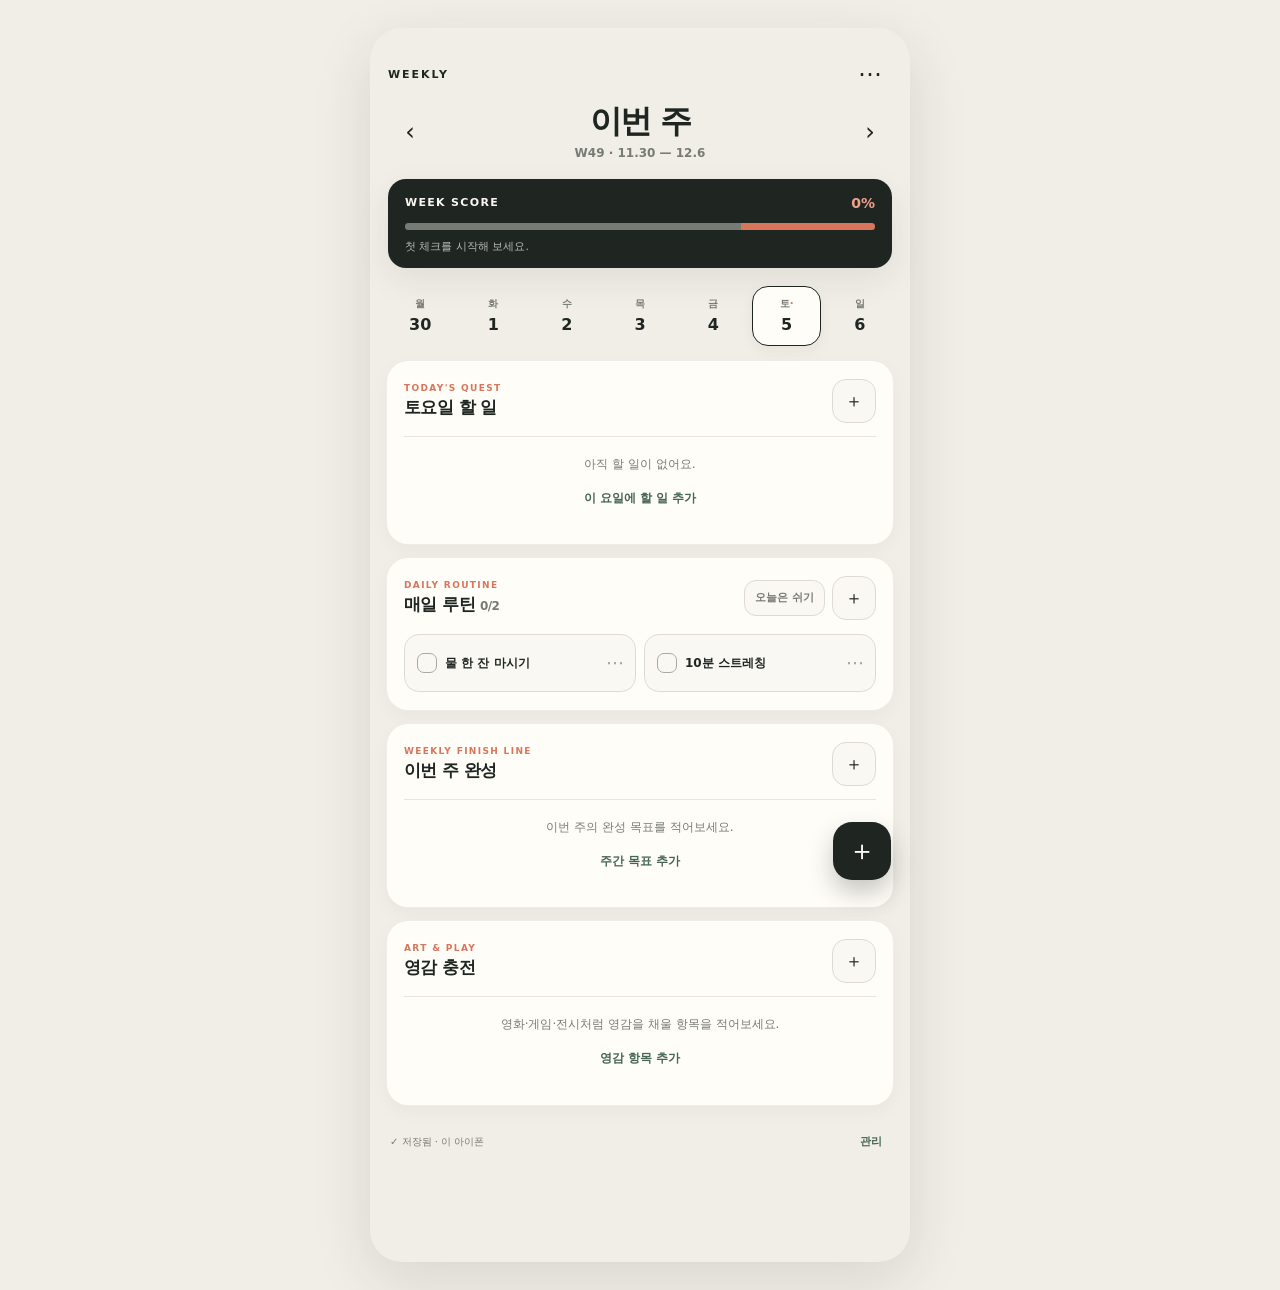
==== commit 34959bc8: "Restore task menus and add date moving" ====
--- a/index.html
+++ b/index.html
@@ -42,10 +42,10 @@
     .tasks{margin:12px 0 0;padding:0;list-style:none}.task-wrap{list-style:none;border-top:1px solid var(--soft)}.task-wrap:first-child{border-top:0}.task{display:grid;grid-template-columns:30px minmax(0,1fr) 40px;align-items:center;min-height:51px;border-top:1px solid var(--soft)}.task:first-child,.task-wrap>.task{border-top:0}.task,.routine,.subtask{-webkit-user-select:none;user-select:none;-webkit-touch-callout:none;touch-action:pan-y}.swipe-shell{position:relative;overflow:hidden}.swipe-actions{position:absolute;z-index:0;top:0;right:0;bottom:0;display:flex;align-items:stretch;justify-content:flex-end}.swipe-action{display:flex;width:64px;min-height:100%;padding:0;flex-direction:column;align-items:center;justify-content:center;gap:3px;border:0;border-left:1px solid rgba(31,38,34,.07);cursor:pointer;font-weight:850;touch-action:manipulation}.swipe-symbol{font-size:18px;line-height:1}.swipe-label{font-size:9px;line-height:1}.swipe-tomorrow{background:#dfe9e1;color:var(--green)}.swipe-subtask{background:#eee9df;color:#5e625e}.swipe-delete{background:#f2d9d4;color:#a9473f}.swipe-content{position:relative;z-index:1;width:100%;background:var(--card);transform:translate3d(0,0,0);transition:transform .22s cubic-bezier(.22,.72,.25,1);will-change:transform}.task-wrap.swiping .swipe-content{transition:none}.task-wrap.swipe-open .swipe-content{box-shadow:-7px 0 16px rgba(31,38,34,.08)}.reorder-ghost .swipe-actions{display:none}.reorder-ghost .swipe-content{transform:none!important;box-shadow:none!important}.reorder-origin{opacity:.2}.reorder-ghost{position:fixed!important;z-index:60!important;margin:0!important;border:1px solid var(--line)!important;border-radius:15px!important;background:var(--card)!important;box-shadow:0 16px 38px rgba(31,38,34,.24)!important;opacity:.98;pointer-events:none;transform:scale(1.015)}.reorder-ghost .more,.reorder-ghost .rmore,.reorder-ghost .submore{visibility:hidden}.reorder-ghost .subtasks{display:none}body.reordering{overscroll-behavior:none}
     .check{width:28px;height:44px;padding:0;border:0;background:transparent;cursor:pointer}.box{display:grid;width:21px;height:21px;place-items:center;border:1.6px solid #aaa9a3;border-radius:7px;background:#fff;color:#fff;font-size:13px;font-weight:900}.task.done .box{border-color:var(--green);background:var(--green)}
     .task.art-task{grid-template-columns:30px minmax(0,1fr) 46px 40px}.art-count{color:var(--muted);text-align:center;font-size:11px;font-weight:850;white-space:nowrap}.art-task.today-done .box{border-color:var(--green);background:var(--green)}.art-task.done .art-count{color:var(--green)}
-    .task-main{min-width:0}.name{padding:11px 8px 11px 7px;overflow-wrap:anywhere;font-size:14px;font-weight:650;line-height:1.42}.task.has-subtasks .name{padding-bottom:2px}.task.done .name{color:#989a96;text-decoration:line-through}.more{width:40px;height:44px;padding:0;border:0;border-radius:12px;background:transparent;color:var(--green);cursor:pointer;font-size:17px}.more:active{background:var(--soft)}.subtoggle{display:flex;align-items:center;gap:3px;min-height:25px;margin:0 0 4px 2px;padding:2px 5px;border:0;border-radius:8px;background:transparent;color:var(--muted);font-size:10px;font-weight:800}.subtoggle:active{background:var(--soft)}.subtasks{margin:0 0 7px 29px;padding:0 0 0 8px;border-left:2px solid var(--soft);list-style:none}.subtask{display:grid;grid-template-columns:27px minmax(0,1fr) 34px;align-items:center;min-height:42px;border-top:1px solid var(--soft)}.subtask:first-child{border-top:0}.subcheck{width:27px;height:40px;padding:0;border:0;background:transparent}.subtask.done .box{border-color:var(--green);background:var(--green)}.subname{padding:8px 6px;font-size:12px;font-weight:650;line-height:1.4;overflow-wrap:anywhere}.subtask.done .subname{color:#989a96;text-decoration:line-through}.submore{width:34px;height:40px;padding:0;border:0;border-radius:10px;background:transparent;color:var(--green);font-size:16px}.submore:active{background:var(--soft)}
+    .task-main{min-width:0}.name{padding:11px 8px 11px 7px;overflow-wrap:anywhere;font-size:14px;font-weight:650;line-height:1.42}.task.has-subtasks .name{padding-bottom:2px}.task.done .name{color:#989a96;text-decoration:line-through}.more{width:40px;height:44px;padding:0;border:0;border-radius:12px;background:transparent;color:#9b9c98;cursor:pointer;font-size:20px}.more:active{background:var(--soft)}.subtoggle{display:flex;align-items:center;gap:3px;min-height:25px;margin:0 0 4px 2px;padding:2px 5px;border:0;border-radius:8px;background:transparent;color:var(--muted);font-size:10px;font-weight:800}.subtoggle:active{background:var(--soft)}.subtasks{margin:0 0 7px 29px;padding:0 0 0 8px;border-left:2px solid var(--soft);list-style:none}.subtask{display:grid;grid-template-columns:27px minmax(0,1fr) 34px;align-items:center;min-height:42px;border-top:1px solid var(--soft)}.subtask:first-child{border-top:0}.subcheck{width:27px;height:40px;padding:0;border:0;background:transparent}.subtask.done .box{border-color:var(--green);background:var(--green)}.subname{padding:8px 6px;font-size:12px;font-weight:650;line-height:1.4;overflow-wrap:anywhere}.subtask.done .subname{color:#989a96;text-decoration:line-through}.submore{width:34px;height:40px;padding:0;border:0;border-radius:10px;background:transparent;color:#9b9c98;font-size:18px}.submore:active{background:var(--soft)}
     .empty{margin-top:13px;padding:18px 10px 10px;border-top:1px solid var(--soft);color:var(--muted);text-align:center;font-size:12px;line-height:1.6}.empty button{display:block;margin:7px auto 0;padding:8px;border:0;background:transparent;color:var(--green);font-size:12px;font-weight:850}
     .routines{display:grid;grid-template-columns:repeat(2,minmax(0,1fr));gap:8px;margin-top:14px}.routine{position:relative;display:flex;align-items:center;min-height:58px;padding:10px 37px 10px 12px;border:1px solid var(--line);border-radius:15px;background:#faf8f3;cursor:pointer;text-align:left}
-    .routine.done{border-color:#aebcaf;background:#edf1ec}.rbox{display:grid;flex:0 0 20px;width:20px;height:20px;margin-right:8px;place-items:center;border:1.5px solid #a9aaa6;border-radius:7px;color:transparent;font-size:12px;font-weight:900}.routine.done .rbox{border-color:var(--green);background:var(--green);color:#fff}.rname{font-size:12px;font-weight:750;line-height:1.35}.rmore{position:absolute;top:7px;right:3px;width:34px;height:42px;border:0;background:transparent;color:var(--green);font-size:16px}.head-actions{display:flex;align-items:center;gap:7px}.rest-day{min-height:36px;padding:7px 10px;border:1px solid var(--line);border-radius:12px;background:#faf8f2;color:var(--muted);font-size:11px;font-weight:800;white-space:nowrap}.rest-day.on{border-color:#aebcaf;background:#edf1ec;color:var(--green)}.routines.is-rest .routine{opacity:.48;cursor:default}
+    .routine.done{border-color:#aebcaf;background:#edf1ec}.rbox{display:grid;flex:0 0 20px;width:20px;height:20px;margin-right:8px;place-items:center;border:1.5px solid #a9aaa6;border-radius:7px;color:transparent;font-size:12px;font-weight:900}.routine.done .rbox{border-color:var(--green);background:var(--green);color:#fff}.rname{font-size:12px;font-weight:750;line-height:1.35}.rmore{position:absolute;top:7px;right:3px;width:34px;height:42px;border:0;background:transparent;color:#a0a19d;font-size:18px}.head-actions{display:flex;align-items:center;gap:7px}.rest-day{min-height:36px;padding:7px 10px;border:1px solid var(--line);border-radius:12px;background:#faf8f2;color:var(--muted);font-size:11px;font-weight:800;white-space:nowrap}.rest-day.on{border-color:#aebcaf;background:#edf1ec;color:var(--green)}.routines.is-rest .routine{opacity:.48;cursor:default}
     .footer{gap:12px;margin:20px 4px 0;color:var(--muted);font-size:10px;line-height:1.5}.footer button{padding:8px;border:0;background:transparent;color:var(--green);font-size:11px;font-weight:850}
     .fab{position:fixed;right:max(19px,calc((100vw - 540px)/2 + 19px));bottom:calc(20px + env(safe-area-inset-bottom));display:grid;width:58px;height:58px;place-items:center;border:0;border-radius:19px;background:var(--ink);color:#fff;box-shadow:0 12px 25px rgba(31,38,34,.25);font-size:28px}.fab:active{transform:scale(.95)}
     .toast{position:fixed;z-index:20;right:20px;bottom:calc(92px + env(safe-area-inset-bottom));left:20px;max-width:460px;margin:auto;padding:13px 16px;border-radius:14px;background:rgba(31,38,34,.94);color:#fff;text-align:center;font-size:12px;font-weight:650;opacity:0;pointer-events:none;transform:translateY(8px);transition:.2s}.toast.show{opacity:1;transform:none}
@@ -74,9 +74,10 @@
   </div><div class="toast" id="toast" role="status" aria-live="polite"></div>
 
   <dialog id="taskDialog"><form class="sheet" id="taskForm"><div class="handle"></div><div class="sheet-head"><h3>새 할 일</h3><button class="close" type="button" data-close="taskDialog">×</button></div><label class="label" for="taskName">할 일 이름</label><input class="input" id="taskName" maxlength="80" autocomplete="off" placeholder="예: 보고서 초안 완성" required><span class="label">추가할 위치</span><div class="types"><label class="type"><input type="radio" name="taskType" value="day" checked><span id="dayType">선택한 요일</span></label><label class="type"><input type="radio" name="taskType" value="routine"><span>매일 루틴</span></label><label class="type"><input type="radio" name="taskType" value="finish"><span>주간 목표</span></label><label class="type"><input type="radio" name="taskType" value="art"><span>영감 충전</span></label></div><div class="goal-field" id="artGoalField" hidden><label class="label" for="artGoal">이번 주 목표 횟수</label><input class="input" id="artGoal" type="number" inputmode="numeric" min="1" max="99" value="5"></div><button class="primary">추가하기</button></form></dialog>
-  <dialog id="actionDialog"><div class="sheet"><div class="handle"></div><div class="sheet-head"><h3 class="action-title" id="actionTitle">항목 관리</h3><div class="sheet-head-actions"><button class="rename-icon" id="rename" type="button" aria-label="이름 수정"><span aria-hidden="true">✎</span></button><button class="close" data-close="actionDialog">×</button></div></div><div class="actions"><button class="action" id="addSubtask" hidden>하위 할 일 추가</button><button class="action" id="moveTomorrow" hidden>내일로</button><button class="action" id="editArtGoal" hidden>주간 목표 횟수 수정</button><button class="action danger" id="remove">삭제</button></div></div></dialog>
+  <dialog id="actionDialog"><div class="sheet"><div class="handle"></div><div class="sheet-head"><h3 class="action-title" id="actionTitle">항목 관리</h3><button class="close" data-close="actionDialog">×</button></div><div class="actions"><button class="action" id="editContent">내용 수정</button><button class="action" id="moveDate">날짜 이동</button><button class="action danger" id="remove">삭제</button></div></div></dialog>
   <dialog id="subtaskDialog"><form class="sheet" id="subtaskForm"><div class="handle"></div><div class="sheet-head"><h3>하위 할 일 추가</h3><button class="close" type="button" data-close="subtaskDialog">×</button></div><label class="label" for="subtaskName">할 일 이름</label><input class="input" id="subtaskName" maxlength="80" autocomplete="off" enterkeyhint="done" placeholder="하위 할 일을 입력하세요" required><button class="primary">추가하기</button></form></dialog>
-  <dialog id="renameDialog"><form class="sheet" id="renameForm"><div class="handle"></div><div class="sheet-head"><h3>이름 수정</h3><button class="close" type="button" data-close="renameDialog">×</button></div><label class="label" for="renameName">할 일 이름</label><input class="input" id="renameName" maxlength="80" autocomplete="off" enterkeyhint="done" required><button class="primary">수정하기</button></form></dialog>
+  <dialog id="renameDialog"><form class="sheet" id="renameForm"><div class="handle"></div><div class="sheet-head"><h3>내용 수정</h3><button class="close" type="button" data-close="renameDialog">×</button></div><label class="label" for="renameName">항목 이름</label><input class="input" id="renameName" maxlength="80" autocomplete="off" enterkeyhint="done" required><div class="goal-field" id="renameArtGoalField" hidden><label class="label" for="renameArtGoal">이번 주 목표 횟수</label><input class="input" id="renameArtGoal" type="number" inputmode="numeric" min="1" max="99"></div><button class="primary">수정하기</button></form></dialog>
+  <dialog id="moveDateDialog"><form class="sheet" id="moveDateForm"><div class="handle"></div><div class="sheet-head"><h3>날짜 이동</h3><button class="close" type="button" data-close="moveDateDialog">×</button></div><label class="label" for="moveDateInput">옮길 날짜</label><input class="input" id="moveDateInput" type="date" required><button class="primary">이 날짜로 이동</button></form></dialog>
   <dialog id="settingsDialog"><div class="sheet"><div class="handle"></div><div class="sheet-head"><h3>주간표 관리</h3><button class="close" data-close="settingsDialog">×</button></div><p class="note"><strong>기록이 리셋되지 않게 사용하기</strong><br>Safari에서 이 주소를 연 뒤 공유 버튼 → ‘홈 화면에 추가’를 눌러주세요. 그다음부터는 만들어진 WEEKLY 아이콘으로만 열면 됩니다.</p><div class="actions"><button class="action" id="carry">지난주 미완료 항목 이어받기</button><button class="action" id="backup">전체 기록 백업하기</button><button class="action" id="restoreButton">백업 기록 불러오기</button><input class="file" id="restore" type="file" accept="application/json,.json"><button class="action danger" id="reset">이번 주 체크만 초기화</button></div><p class="note">체크와 수정 내용은 두 저장소에 자동으로 이중 저장됩니다. Safari 데이터가 직접 삭제되거나 다른 기기로 바꿀 때는 백업 파일을 이용해 주세요.</p></div></dialog>
 
   <script>
@@ -110,12 +111,12 @@
     function esc(v){return String(v).replace(/[&<>'"]/g,function(c){return{'&':'&amp;','<':'&lt;','>':'&gt;',"'":'&#39;','"':'&quot;'}[c]})}function byId(id){return document.getElementById(id)}
     function render(){resetSwipeGesture();var w=ensure(currentMonday),today=new Date(),selectedDate=addDays(currentMonday,selectedDay),here=isSameWeek(today,currentMonday);byId('weekTitle').textContent=here?'이번 주':currentMonday.getFullYear()+'년 '+(currentMonday.getMonth()+1)+'월';byId('range').textContent='W'+pad(weekNumber(currentMonday))+' · '+range(currentMonday);byId('homeWeek').classList.toggle('show',!here);byId('dayKicker').textContent=sameDay(today,selectedDate)?"TODAY'S QUEST":'DAY QUEST';byId('dayTitle').textContent=DAY_NAMES[selectedDay]+' 할 일';byId('dayType').textContent=DAY_NAMES[selectedDay];renderDays(w,today);renderList('dayTasks',w.days[selectedDay],'day',selectedDay,'아직 할 일이 없어요.','이 요일에 할 일 추가');renderRestButton(w,selectedDate);renderRoutines(w,selectedDate);renderList('finishTasks',w.finish,'finish',null,'이번 주의 완성 목표를 적어보세요.','주간 목표 추가');renderArt(w.art);counts(w,selectedDate);score(w)}
     function renderDays(w,today){var html='';for(var i=0;i<7;i++){var d=addDays(currentMonday,i),p=dayProgress(w,i,dateKey(d)),cls='day'+(i===selectedDay?' on':'')+(sameDay(d,today)?' today':'')+(p.done?' some':'')+(p.total&&p.done===p.total?' all':'');html+='<button class="'+cls+'" data-day="'+i+'" aria-label="'+DAY_NAMES[i]+' '+d.getDate()+'일"><span class="dow">'+DAYS[i]+'</span><span class="date">'+d.getDate()+'</span><span class="dot"></span></button>'}byId('days').innerHTML=html}
-    function renderSubtasks(x,type,day){if(!x.subtasks.length||x.subtasksCollapsed)return'';var dayAttr=day===null?'':' data-item-day="'+day+'"';return'<ul class="subtasks">'+x.subtasks.map(function(y){return'<li class="subtask'+(y.done?' done':'')+'" data-sub-reorder data-order-id="'+y.id+'" data-parent-id="'+x.id+'" data-parent-type="'+type+'"'+dayAttr+'><button class="subcheck" data-sub-check="'+y.id+'" data-parent-id="'+x.id+'" data-parent-type="'+type+'"'+dayAttr+' aria-label="'+(y.done?'하위 할 일 완료 취소':'하위 할 일 완료')+'"><span class="box">'+(y.done?'✓':'')+'</span></button><span class="subname">'+esc(y.title)+'</span><button class="submore" data-sub-more="'+y.id+'" data-parent-id="'+x.id+'" data-parent-type="'+type+'"'+dayAttr+' aria-label="하위 할 일 편집"><span aria-hidden="true">✎</span></button></li>'}).join('')+'</ul>'}
+    function renderSubtasks(x,type,day){if(!x.subtasks.length||x.subtasksCollapsed)return'';var dayAttr=day===null?'':' data-item-day="'+day+'"';return'<ul class="subtasks">'+x.subtasks.map(function(y){return'<li class="subtask'+(y.done?' done':'')+'" data-sub-reorder data-order-id="'+y.id+'" data-parent-id="'+x.id+'" data-parent-type="'+type+'"'+dayAttr+'><button class="subcheck" data-sub-check="'+y.id+'" data-parent-id="'+x.id+'" data-parent-type="'+type+'"'+dayAttr+' aria-label="'+(y.done?'하위 할 일 완료 취소':'하위 할 일 완료')+'"><span class="box">'+(y.done?'✓':'')+'</span></button><span class="subname">'+esc(y.title)+'</span><button class="submore" data-sub-more="'+y.id+'" data-parent-id="'+x.id+'" data-parent-type="'+type+'"'+dayAttr+' aria-label="하위 할 일 메뉴">⋯</button></li>'}).join('')+'</ul>'}
     function renderSwipeActions(type,id,day){var dayAttr=day===null?'':' data-item-day="'+day+'"',attrs=' data-swipe-type="'+type+'" data-swipe-id="'+id+'"'+dayAttr,html='';if(type==='day')html+='<button class="swipe-action swipe-tomorrow" type="button" data-swipe-action="tomorrow"'+attrs+' aria-label="내일로 이동"><span class="swipe-symbol" aria-hidden="true">→D</span><span class="swipe-label">내일</span></button>';if(type==='day'||type==='finish')html+='<button class="swipe-action swipe-subtask" type="button" data-swipe-action="subtask"'+attrs+' aria-label="하위 할 일 추가"><span class="swipe-symbol" aria-hidden="true">＋</span><span class="swipe-label">하위</span></button>';html+='<button class="swipe-action swipe-delete" type="button" data-swipe-action="delete"'+attrs+' aria-label="할 일 삭제"><span class="swipe-symbol" aria-hidden="true">⌫</span><span class="swipe-label">삭제</span></button>';return'<div class="swipe-actions" aria-label="빠른 작업">'+html+'</div>'}
-    function renderList(id,a,type,day,empty,label){var el=byId(id);if(!a.length){el.innerHTML='<li class="empty">'+esc(empty)+'<button data-add="'+type+'">'+esc(label)+'</button></li>';return}var dayAttr=day===null?'':' data-item-day="'+day+'"';el.innerHTML=a.map(function(x){var has=x.subtasks.length>0,doneCount=has?x.subtasks.filter(function(y){return y.done}).length:0,toggle=has?'<button class="subtoggle" data-subtasks-toggle="'+x.id+'" data-parent-type="'+type+'"'+dayAttr+' aria-expanded="'+(!x.subtasksCollapsed)+'">'+(x.subtasksCollapsed?'›':'⌄')+' '+doneCount+'/'+x.subtasks.length+'</button>':'';return'<li class="task-wrap" data-swipe-row data-reorder-type="'+type+'" data-reorder-day="'+(day===null?'':day)+'" data-order-id="'+x.id+'"><div class="swipe-shell">'+renderSwipeActions(type,x.id,day)+'<div class="task swipe-content'+(x.done?' done':'')+(has?' has-subtasks':'')+'" data-swipe-content><button class="check" data-toggle="'+type+'" data-id="'+x.id+'"'+dayAttr+' aria-label="'+(x.done?'완료 취소':'완료')+'"><span class="box">'+(x.done?'✓':'')+'</span></button><div class="task-main"><div class="name">'+esc(x.title)+'</div>'+toggle+'</div><button class="more" data-more="'+type+'" data-id="'+x.id+'"'+dayAttr+' aria-label="할 일 편집"><span aria-hidden="true">✎</span></button></div></div>'+renderSubtasks(x,type,day)+'</li>'}).join('')}
-    function renderArt(a){var el=byId('artTasks'),key=dateKey(addDays(currentMonday,selectedDay));if(!a.length){el.innerHTML='<li class="empty">영화·게임·전시처럼 영감을 채울 항목을 적어보세요.<button data-add="art">영감 항목 추가</button></li>';return}el.innerHTML=a.map(function(x){var checked=!!x.checks[key];return'<li class="task art-task'+(x.done?' done':'')+(checked?' today-done':'')+'" data-reorder-type="art" data-reorder-day="" data-order-id="'+x.id+'"><button class="check" data-art-toggle="'+x.id+'" aria-label="'+esc(x.title)+' '+(checked?'오늘 기록 취소':'오늘 1회 기록')+'"><span class="box">'+(checked?'✓':'')+'</span></button><span class="name">'+esc(x.title)+'</span><span class="art-count">'+x.count+'/'+x.target+'</span><button class="more" data-more="art" data-id="'+x.id+'" aria-label="영감 항목 편집"><span aria-hidden="true">✎</span></button></li>'}).join('')}
+    function renderList(id,a,type,day,empty,label){var el=byId(id);if(!a.length){el.innerHTML='<li class="empty">'+esc(empty)+'<button data-add="'+type+'">'+esc(label)+'</button></li>';return}var dayAttr=day===null?'':' data-item-day="'+day+'"';el.innerHTML=a.map(function(x){var has=x.subtasks.length>0,doneCount=has?x.subtasks.filter(function(y){return y.done}).length:0,toggle=has?'<button class="subtoggle" data-subtasks-toggle="'+x.id+'" data-parent-type="'+type+'"'+dayAttr+' aria-expanded="'+(!x.subtasksCollapsed)+'">'+(x.subtasksCollapsed?'›':'⌄')+' '+doneCount+'/'+x.subtasks.length+'</button>':'';return'<li class="task-wrap" data-swipe-row data-reorder-type="'+type+'" data-reorder-day="'+(day===null?'':day)+'" data-order-id="'+x.id+'"><div class="swipe-shell">'+renderSwipeActions(type,x.id,day)+'<div class="task swipe-content'+(x.done?' done':'')+(has?' has-subtasks':'')+'" data-swipe-content><button class="check" data-toggle="'+type+'" data-id="'+x.id+'"'+dayAttr+' aria-label="'+(x.done?'완료 취소':'완료')+'"><span class="box">'+(x.done?'✓':'')+'</span></button><div class="task-main"><div class="name">'+esc(x.title)+'</div>'+toggle+'</div><button class="more" data-more="'+type+'" data-id="'+x.id+'"'+dayAttr+' aria-label="할 일 메뉴">⋯</button></div></div>'+renderSubtasks(x,type,day)+'</li>'}).join('')}
+    function renderArt(a){var el=byId('artTasks'),key=dateKey(addDays(currentMonday,selectedDay));if(!a.length){el.innerHTML='<li class="empty">영화·게임·전시처럼 영감을 채울 항목을 적어보세요.<button data-add="art">영감 항목 추가</button></li>';return}el.innerHTML=a.map(function(x){var checked=!!x.checks[key];return'<li class="task art-task'+(x.done?' done':'')+(checked?' today-done':'')+'" data-reorder-type="art" data-reorder-day="" data-order-id="'+x.id+'"><button class="check" data-art-toggle="'+x.id+'" aria-label="'+esc(x.title)+' '+(checked?'오늘 기록 취소':'오늘 1회 기록')+'"><span class="box">'+(checked?'✓':'')+'</span></button><span class="name">'+esc(x.title)+'</span><span class="art-count">'+x.count+'/'+x.target+'</span><button class="more" data-more="art" data-id="'+x.id+'" aria-label="영감 항목 메뉴">⋯</button></li>'}).join('')}
     function renderRestButton(w,date){var key=dateKey(date),resting=!!w.restDays[key],today=sameDay(date,new Date()),button=byId('restDay');button.textContent=resting?'휴식 취소':(today?'오늘은 쉬기':DAYS[selectedDay]+'요일은 쉬기');button.classList.toggle('on',resting);button.setAttribute('aria-pressed',String(resting))}
-    function renderRoutines(w,date){var key=dateKey(date),el=byId('routines'),resting=!!w.restDays[key];el.classList.toggle('is-rest',resting);if(!w.routines.length){el.innerHTML='<div class="empty" style="grid-column:1/-1">매일 반복할 작은 루틴을 추가해 보세요.<button data-add="routine">루틴 추가</button></div>';return}el.innerHTML=w.routines.map(function(x){var done=!!x.checks[key],toggle=resting?' aria-disabled="true"':' data-routine="'+x.id+'"';return'<div class="routine'+(done?' done':'')+'" role="button" tabindex="'+(resting?'-1':'0')+'"'+toggle+' data-reorder-type="routine" data-reorder-day="" data-order-id="'+x.id+'" aria-pressed="'+done+'"><span class="rbox">'+(done?'✓':'')+'</span><span class="rname">'+esc(x.title)+'</span><button class="rmore" data-more="routine" data-id="'+x.id+'" aria-label="루틴 편집"><span aria-hidden="true">✎</span></button></div>'}).join('')}
+    function renderRoutines(w,date){var key=dateKey(date),el=byId('routines'),resting=!!w.restDays[key];el.classList.toggle('is-rest',resting);if(!w.routines.length){el.innerHTML='<div class="empty" style="grid-column:1/-1">매일 반복할 작은 루틴을 추가해 보세요.<button data-add="routine">루틴 추가</button></div>';return}el.innerHTML=w.routines.map(function(x){var done=!!x.checks[key],toggle=resting?' aria-disabled="true"':' data-routine="'+x.id+'"';return'<div class="routine'+(done?' done':'')+'" role="button" tabindex="'+(resting?'-1':'0')+'"'+toggle+' data-reorder-type="routine" data-reorder-day="" data-order-id="'+x.id+'" aria-pressed="'+done+'"><span class="rbox">'+(done?'✓':'')+'</span><span class="rname">'+esc(x.title)+'</span><button class="rmore" data-more="routine" data-id="'+x.id+'" aria-label="루틴 메뉴">⋯</button></div>'}).join('')}
     function countText(id,a){if(!a.length){byId(id).textContent='';return}byId(id).textContent=a.filter(function(x){return x.done}).length+'/'+a.length}
     function counts(w,date){countText('dayCount',w.days[selectedDay]);countText('finishCount',w.finish);var artDone=w.art.reduce(function(n,x){return n+x.count},0),artTotal=w.art.reduce(function(n,x){return n+x.target},0);byId('artCount').textContent=artTotal?artDone+'/'+artTotal:'';var key=dateKey(date),resting=!!w.restDays[key],done=w.routines.filter(function(x){return x.checks[key]}).length;byId('routineCount').textContent=resting?'휴식':(w.routines.length?done+'/'+w.routines.length:'')}
     function dayProgress(w,i,key){var a=w.days[i]||[],done=a.filter(function(x){return x.done}).length,resting=!!w.restDays[key];if(!resting)w.routines.forEach(function(x){if(x.checks[key])done++});return{done:done,total:a.length+(resting?0:w.routines.length)}}
@@ -138,16 +139,19 @@
     function updateTaskFields(){var type=document.querySelector('input[name="taskType"]:checked');byId('artGoalField').hidden=!type||type.value!=='art'}
     function openTask(type){var input=byId('taskName');input.value='';byId('artGoal').value='5';var radio=document.querySelector('input[name="taskType"][value="'+(type||'day')+'"]');if(radio)radio.checked=true;updateTaskFields();byId('taskDialog').showModal();try{input.focus({preventScroll:false})}catch(e){input.focus()}input.setSelectionRange(input.value.length,input.value.length)}
     function add(title,type,target){var w=ensure(currentMonday);if(type==='routine')w.routines.push(routine(title));else if(type==='art')w.art.push(artTask(title,target));else items(w,type,selectedDay).push(task(title));save('추가했어요.');render()}
-    function showActionButtons(type,isSubtask){byId('addSubtask').hidden=isSubtask||!(type==='day'||type==='finish');byId('moveTomorrow').hidden=isSubtask||type!=='day';byId('editArtGoal').hidden=isSubtask||type!=='art'}
+    function showActionButtons(type,isSubtask){byId('moveDate').hidden=isSubtask||type!=='day'}
     function activateTask(type,id,day){var x=find(ensure(currentMonday),type,id,day);if(!x)return null;activeItem={kind:'task',type:type,id:id,day:day,title:x.title};return x}
     function openAction(type,id,day){var x=activateTask(type,id,day);if(!x)return;byId('actionTitle').textContent=x.title;showActionButtons(type,false);byId('actionDialog').showModal()}
     function openSubAction(type,parentId,subId,day){var parent=find(ensure(currentMonday),type,parentId,day);if(!parent)return;var child=parent.subtasks.find(function(y){return y.id===subId});if(!child)return;activeItem={kind:'subtask',type:type,parentId:parentId,id:subId,day:day,title:child.title};byId('actionTitle').textContent=child.title;showActionButtons(type,true);byId('actionDialog').showModal()}
     function activeTarget(){if(!activeItem)return null;if(activeItem.kind==='subtask'){var parent=find(ensure(currentMonday),activeItem.type,activeItem.parentId,activeItem.day);return parent&&parent.subtasks.find(function(y){return y.id===activeItem.id})}return find(ensure(currentMonday),activeItem.type,activeItem.id,activeItem.day)}
-    function openRenameDialog(){if(!activeItem)return;var input=byId('renameName');input.value=activeItem.title;byId('actionDialog').close();byId('renameDialog').showModal();try{input.focus({preventScroll:false})}catch(e){input.focus()}input.setSelectionRange(0,input.value.length)}
-    function rename(){if(!activeItem)return;var name=byId('renameName').value.trim();if(!name)return toast('이름을 입력해 주세요.');var x=activeTarget();if(!x)return;x.title=name.slice(0,80);activeItem.title=x.title;save('이름을 바꿨어요.');byId('renameDialog').close();render()}
+    function openRenameDialog(){if(!activeItem)return;var target=activeTarget();if(!target)return;var input=byId('renameName'),isArt=activeItem.kind==='task'&&activeItem.type==='art';input.value=activeItem.title;byId('renameArtGoalField').hidden=!isArt;if(isArt)byId('renameArtGoal').value=target.target||5;byId('actionDialog').close();byId('renameDialog').showModal();try{input.focus({preventScroll:false})}catch(e){input.focus()}input.setSelectionRange(0,input.value.length)}
+    function rename(){if(!activeItem)return;var name=byId('renameName').value.trim();if(!name)return toast('이름을 입력해 주세요.');var x=activeTarget();if(!x)return;if(activeItem.kind==='task'&&activeItem.type==='art'){var target=Math.round(Number(byId('renameArtGoal').value));if(!Number.isFinite(target)||target<1||target>99)return toast('1~99 사이 숫자를 입력해 주세요.');x.target=target;x.count=Math.min(x.count,target);x.done=x.count>=target}x.title=name.slice(0,80);activeItem.title=x.title;save('내용을 수정했어요.');byId('renameDialog').close();render()}
     function openSubtaskDialog(){if(!activeItem||activeItem.kind!=='task'||!(activeItem.type==='day'||activeItem.type==='finish'))return;var input=byId('subtaskName');input.value='';byId('actionDialog').close();byId('subtaskDialog').showModal();try{input.focus({preventScroll:false})}catch(e){input.focus()}input.setSelectionRange(0,0)}
     function addSubtask(){if(!activeItem||activeItem.kind!=='task'||!(activeItem.type==='day'||activeItem.type==='finish'))return;var parent=find(ensure(currentMonday),activeItem.type,activeItem.id,activeItem.day),name=byId('subtaskName').value.trim();if(!name)return toast('하위 할 일을 입력해 주세요.');parent.subtasks.push(subtask(name.slice(0,80)));parent.subtasksCollapsed=false;syncParent(parent);save('하위 할 일을 추가했어요.');byId('subtaskDialog').close();render()}
-    function moveTomorrow(){if(!activeItem||activeItem.kind==='subtask'||activeItem.type!=='day')return;var sourceMonday=new Date(currentMonday),sourceDay=Number(activeItem.day),sourceWeek=ensure(sourceMonday),source=sourceWeek.days[sourceDay],index=source.findIndex(function(x){return x.id===activeItem.id});if(index<0)return;var moved=source.splice(index,1)[0];moved.done=false;(moved.subtasks||[]).forEach(function(y){y.done=false});var targetDate=addDays(sourceMonday,sourceDay+1),targetMonday=getMonday(targetDate),targetDay=dayIndex(targetDate),targetWeek=ensure(targetMonday);targetWeek.days[targetDay].push(moved);var nextWeek=dateKey(targetMonday)!==dateKey(sourceMonday);save((nextWeek?'다음 주 ':'')+DAY_NAMES[targetDay]+'로 옮겼어요.');byId('actionDialog').close();activeItem=null;render()}
+    function parseDateValue(value){var p=String(value).split('-').map(Number);return p.length===3&&p.every(Number.isFinite)?new Date(p[0],p[1]-1,p[2]):null}
+    function moveTaskToDate(targetDate){if(!activeItem||activeItem.kind==='subtask'||activeItem.type!=='day'||!targetDate||Number.isNaN(targetDate.getTime()))return;var sourceMonday=new Date(currentMonday),sourceDay=Number(activeItem.day),sourceDate=addDays(sourceMonday,sourceDay);if(dateKey(sourceDate)===dateKey(targetDate)){if(byId('moveDateDialog').open)byId('moveDateDialog').close();return toast('현재 날짜와 같은 날이에요.')}var sourceWeek=ensure(sourceMonday),source=sourceWeek.days[sourceDay],index=source.findIndex(function(x){return x.id===activeItem.id});if(index<0)return;var moved=source.splice(index,1)[0];moved.done=false;(moved.subtasks||[]).forEach(function(y){y.done=false});var targetMonday=getMonday(targetDate),targetDay=dayIndex(targetDate),targetWeek=ensure(targetMonday);targetWeek.days[targetDay].push(moved);save((targetDate.getMonth()+1)+'월 '+targetDate.getDate()+'일 '+DAY_NAMES[targetDay]+'로 옮겼어요.');if(byId('actionDialog').open)byId('actionDialog').close();if(byId('moveDateDialog').open)byId('moveDateDialog').close();activeItem=null;render()}
+    function openMoveDateDialog(){if(!activeItem||activeItem.kind==='subtask'||activeItem.type!=='day')return;var sourceDate=addDays(currentMonday,Number(activeItem.day)),input=byId('moveDateInput');input.value=dateKey(addDays(sourceDate,1));byId('actionDialog').close();byId('moveDateDialog').showModal();try{input.focus({preventScroll:false})}catch(e){input.focus()}try{if(input.showPicker)input.showPicker()}catch(e){}}
+    function moveTomorrow(){if(!activeItem||activeItem.kind==='subtask'||activeItem.type!=='day')return;moveTaskToDate(addDays(currentMonday,Number(activeItem.day)+1))}
     function editArtGoal(){if(!activeItem||activeItem.kind==='subtask'||activeItem.type!=='art')return;var x=find(ensure(currentMonday),'art',activeItem.id),value=window.prompt('이번 주 목표 횟수를 입력해 주세요. (1~99)',x.target);if(value===null)return;var target=Math.round(Number(value));if(!Number.isFinite(target)||target<1||target>99)return toast('1~99 사이 숫자를 입력해 주세요.');x.target=target;x.count=Math.min(x.count,target);x.done=x.count>=target;save('목표 횟수를 바꿨어요.');byId('actionDialog').close();render()}
     function remove(){if(!activeItem||!window.confirm('“'+activeItem.title+'” 항목을 삭제할까요?'))return;var w=ensure(currentMonday);if(activeItem.kind==='subtask'){var parent=find(w,activeItem.type,activeItem.parentId,activeItem.day);if(parent){var childIndex=parent.subtasks.findIndex(function(y){return y.id===activeItem.id});if(childIndex>=0)parent.subtasks.splice(childIndex,1);syncParent(parent)}}else{var a=items(w,activeItem.type,activeItem.day),i=a.findIndex(function(x){return x.id===activeItem.id});if(i>=0)a.splice(i,1)}save('삭제했어요.');byId('actionDialog').close();activeItem=null;render()}
     function toast(message){var el=byId('toast');clearTimeout(toastTimer);el.textContent=message;el.classList.add('show');toastTimer=setTimeout(function(){el.classList.remove('show')},1800)}
@@ -158,7 +162,7 @@
     function resetSwipeGesture(){if(swipe.row)swipe.row.classList.remove('swiping');swipe.row=null;swipe.content=null;swipe.touchId=null;swipe.startX=0;swipe.startY=0;swipe.startOffset=0;swipe.currentOffset=0;swipe.width=0;swipe.dragging=false}
     function closeSwipes(except){document.querySelectorAll('[data-swipe-row].swipe-open').forEach(function(row){if(row===except)return;row.classList.remove('swipe-open','swiping');var content=row.querySelector('[data-swipe-content]');if(content)content.style.transform='translate3d(0,0,0)'})}
     function setSwipeOpen(row,open){if(!row)return;var content=row.querySelector('[data-swipe-content]'),actions=row.querySelector('.swipe-actions'),width=actions?actions.getBoundingClientRect().width:0;if(!content||!width)return;row.classList.toggle('swipe-open',open);row.classList.remove('swiping');content.style.transform='translate3d('+(open?-width:0)+'px,0,0)'}
-    function swipeTouchStart(e){if(e.touches.length!==1||e.target.closest('button,input'))return;var content=e.target.closest('[data-swipe-content]');if(!content)return;var row=content.closest('[data-swipe-row]'),actions=row&&row.querySelector('.swipe-actions'),width=actions?actions.getBoundingClientRect().width:0;if(!row||!width)return;var touch=e.changedTouches[0];closeSwipes(row);resetSwipeGesture();swipe.row=row;swipe.content=content;swipe.touchId=touch.identifier;swipe.startX=touch.clientX;swipe.startY=touch.clientY;swipe.width=width;swipe.startOffset=row.classList.contains('swipe-open')?-width:0;swipe.currentOffset=swipe.startOffset}
+    function swipeTouchStart(e){if(e.touches.length!==1)return;var row=e.target.closest('[data-swipe-row]');if(!row)return;var content=row.querySelector('[data-swipe-content]'),actions=row.querySelector('.swipe-actions'),width=actions?actions.getBoundingClientRect().width:0;if(!content||!width)return;var touch=e.changedTouches[0];closeSwipes(row);resetSwipeGesture();swipe.row=row;swipe.content=content;swipe.touchId=touch.identifier;swipe.startX=touch.clientX;swipe.startY=touch.clientY;swipe.width=width;swipe.startOffset=row.classList.contains('swipe-open')?-width:0;swipe.currentOffset=swipe.startOffset}
     function swipeTouchMove(e){if(!swipe.row||reorder.dragging)return;var touch=touchWithId(e.touches,swipe.touchId);if(!touch)return;var dx=touch.clientX-swipe.startX,dy=touch.clientY-swipe.startY;if(!swipe.dragging){if(Math.abs(dy)>Math.abs(dx)&&Math.abs(dy)>8){resetSwipeGesture();return}if(Math.abs(dx)<=8)return;swipe.dragging=true;swipe.row.classList.add('swiping');cancelReorderHold()}e.preventDefault();swipe.currentOffset=Math.max(-swipe.width,Math.min(0,swipe.startOffset+dx));swipe.content.style.transform='translate3d('+swipe.currentOffset+'px,0,0)'}
     function swipeTouchEnd(e,cancel){if(!swipe.row)return;var touch=touchWithId(e.changedTouches,swipe.touchId);if(!touch&&!cancel)return;var row=swipe.row,dragged=swipe.dragging,open=!cancel&&swipe.currentOffset<-swipe.width*.38;if(dragged){e.preventDefault();suppressClickUntil=Date.now()+90;setSwipeOpen(row,open)}resetSwipeGesture()}
     function runSwipeAction(button){var type=button.dataset.swipeType,id=button.dataset.swipeId,day=button.dataset.itemDay,action=button.dataset.swipeAction,x=activateTask(type,id,day);closeSwipes();resetSwipeGesture();if(!x)return;if(action==='tomorrow')moveTomorrow();else if(action==='subtask')openSubtaskDialog();else if(action==='delete')remove()}
@@ -173,10 +177,10 @@
     document.addEventListener('click',function(e){if(Date.now()<suppressClickUntil){e.preventDefault();e.stopImmediatePropagation()}},true);
     document.addEventListener('click',function(e){var x=e.target.closest('[data-swipe-action]');if(x){e.stopPropagation();runSwipeAction(x);return}closeSwipes();x=e.target.closest('[data-close]');if(x){byId(x.dataset.close).close();return}x=e.target.closest('[data-day]');if(x){selectedDay=Number(x.dataset.day);render();return}x=e.target.closest('[data-add]');if(x){openTask(x.dataset.add);return}x=e.target.closest('[data-subtasks-toggle]');if(x){toggleSubtasks(x.dataset.parentType,x.dataset.subtasksToggle,x.dataset.itemDay);return}x=e.target.closest('[data-sub-check]');if(x){toggleSubtask(x.dataset.parentType,x.dataset.parentId,x.dataset.subCheck,x.dataset.itemDay);return}x=e.target.closest('[data-sub-more]');if(x){e.stopPropagation();openSubAction(x.dataset.parentType,x.dataset.parentId,x.dataset.subMore,x.dataset.itemDay);return}x=e.target.closest('[data-art-toggle]');if(x){toggleArt(x.dataset.artToggle);return}x=e.target.closest('[data-toggle]');if(x){toggle(x.dataset.toggle,x.dataset.id,x.dataset.itemDay);return}x=e.target.closest('[data-more]');if(x){e.stopPropagation();openAction(x.dataset.more,x.dataset.id,x.dataset.itemDay);return}x=e.target.closest('[data-routine]');if(x)toggleRoutine(x.dataset.routine)});
     document.addEventListener('keydown',function(e){var x=e.target.closest&&e.target.closest('[data-routine]');if(x&&(e.key==='Enter'||e.key===' ')){e.preventDefault();toggleRoutine(x.dataset.routine)}})
-    document.querySelectorAll('input[name="taskType"]').forEach(function(x){x.addEventListener('change',updateTaskFields)});byId('taskForm').addEventListener('submit',function(e){e.preventDefault();var name=byId('taskName').value.trim(),type=document.querySelector('input[name="taskType"]:checked');if(!name||!type)return;add(name,type.value,byId('artGoal').value);byId('taskDialog').close()});byId('subtaskForm').addEventListener('submit',function(e){e.preventDefault();addSubtask()});byId('renameForm').addEventListener('submit',function(e){e.preventDefault();rename()});
+    document.querySelectorAll('input[name="taskType"]').forEach(function(x){x.addEventListener('change',updateTaskFields)});byId('taskForm').addEventListener('submit',function(e){e.preventDefault();var name=byId('taskName').value.trim(),type=document.querySelector('input[name="taskType"]:checked');if(!name||!type)return;add(name,type.value,byId('artGoal').value);byId('taskDialog').close()});byId('subtaskForm').addEventListener('submit',function(e){e.preventDefault();addSubtask()});byId('renameForm').addEventListener('submit',function(e){e.preventDefault();rename()});byId('moveDateForm').addEventListener('submit',function(e){e.preventDefault();moveTaskToDate(parseDateValue(byId('moveDateInput').value))});
     byId('prev').onclick=function(){currentMonday=addDays(currentMonday,-7);selectedDay=0;render()};byId('next').onclick=function(){currentMonday=addDays(currentMonday,7);selectedDay=0;render()};byId('homeWeek').onclick=showToday;byId('restDay').onclick=toggleRestDay;byId('fab').onclick=function(){openTask('day')};
-    byId('settings').onclick=byId('manage').onclick=function(){byId('settingsDialog').showModal()};byId('rename').onclick=openRenameDialog;byId('addSubtask').onclick=openSubtaskDialog;byId('moveTomorrow').onclick=moveTomorrow;byId('editArtGoal').onclick=editArtGoal;byId('remove').onclick=remove;byId('carry').onclick=carry;byId('backup').onclick=backup;byId('restoreButton').onclick=function(){byId('restore').click()};byId('restore').onchange=function(e){restore(e.target.files[0]);e.target.value=''};byId('reset').onclick=reset;
-    ['taskDialog','actionDialog','subtaskDialog','renameDialog','settingsDialog'].forEach(function(id){var d=byId(id);d.addEventListener('click',function(e){var r=d.getBoundingClientRect();if(e.clientY<r.top||e.clientX<r.left||e.clientX>r.right)d.close()})});
+    byId('settings').onclick=byId('manage').onclick=function(){byId('settingsDialog').showModal()};byId('editContent').onclick=openRenameDialog;byId('moveDate').onclick=openMoveDateDialog;byId('remove').onclick=remove;byId('carry').onclick=carry;byId('backup').onclick=backup;byId('restoreButton').onclick=function(){byId('restore').click()};byId('restore').onchange=function(e){restore(e.target.files[0]);e.target.value=''};byId('reset').onclick=reset;
+    ['taskDialog','actionDialog','subtaskDialog','renameDialog','moveDateDialog','settingsDialog'].forEach(function(id){var d=byId(id);d.addEventListener('click',function(e){var r=d.getBoundingClientRect();if(e.clientY<r.top||e.clientX<r.left||e.clientX>r.right)d.close()})});
     window.addEventListener('pagehide',function(){if(reorder.row)finishReorder(false);wasHidden=true;save()});window.addEventListener('pageshow',function(e){if(e.persisted)showToday()});document.addEventListener('visibilitychange',function(){if(document.hidden){if(reorder.row)finishReorder(false);wasHidden=true;save()}else if(wasHidden){wasHidden=false;showToday()}});
     render();save();openDb();
     if(/iPhone|iPod/.test(navigator.userAgent)&&!navigator.standalone){try{if(!sessionStorage.getItem('haena-weekly-home-hint')){sessionStorage.setItem('haena-weekly-home-hint','1');setTimeout(function(){toast('Safari 공유 → 홈 화면에 추가 후 WEEKLY 아이콘으로 열어주세요.')},700)}}catch(e){}}
